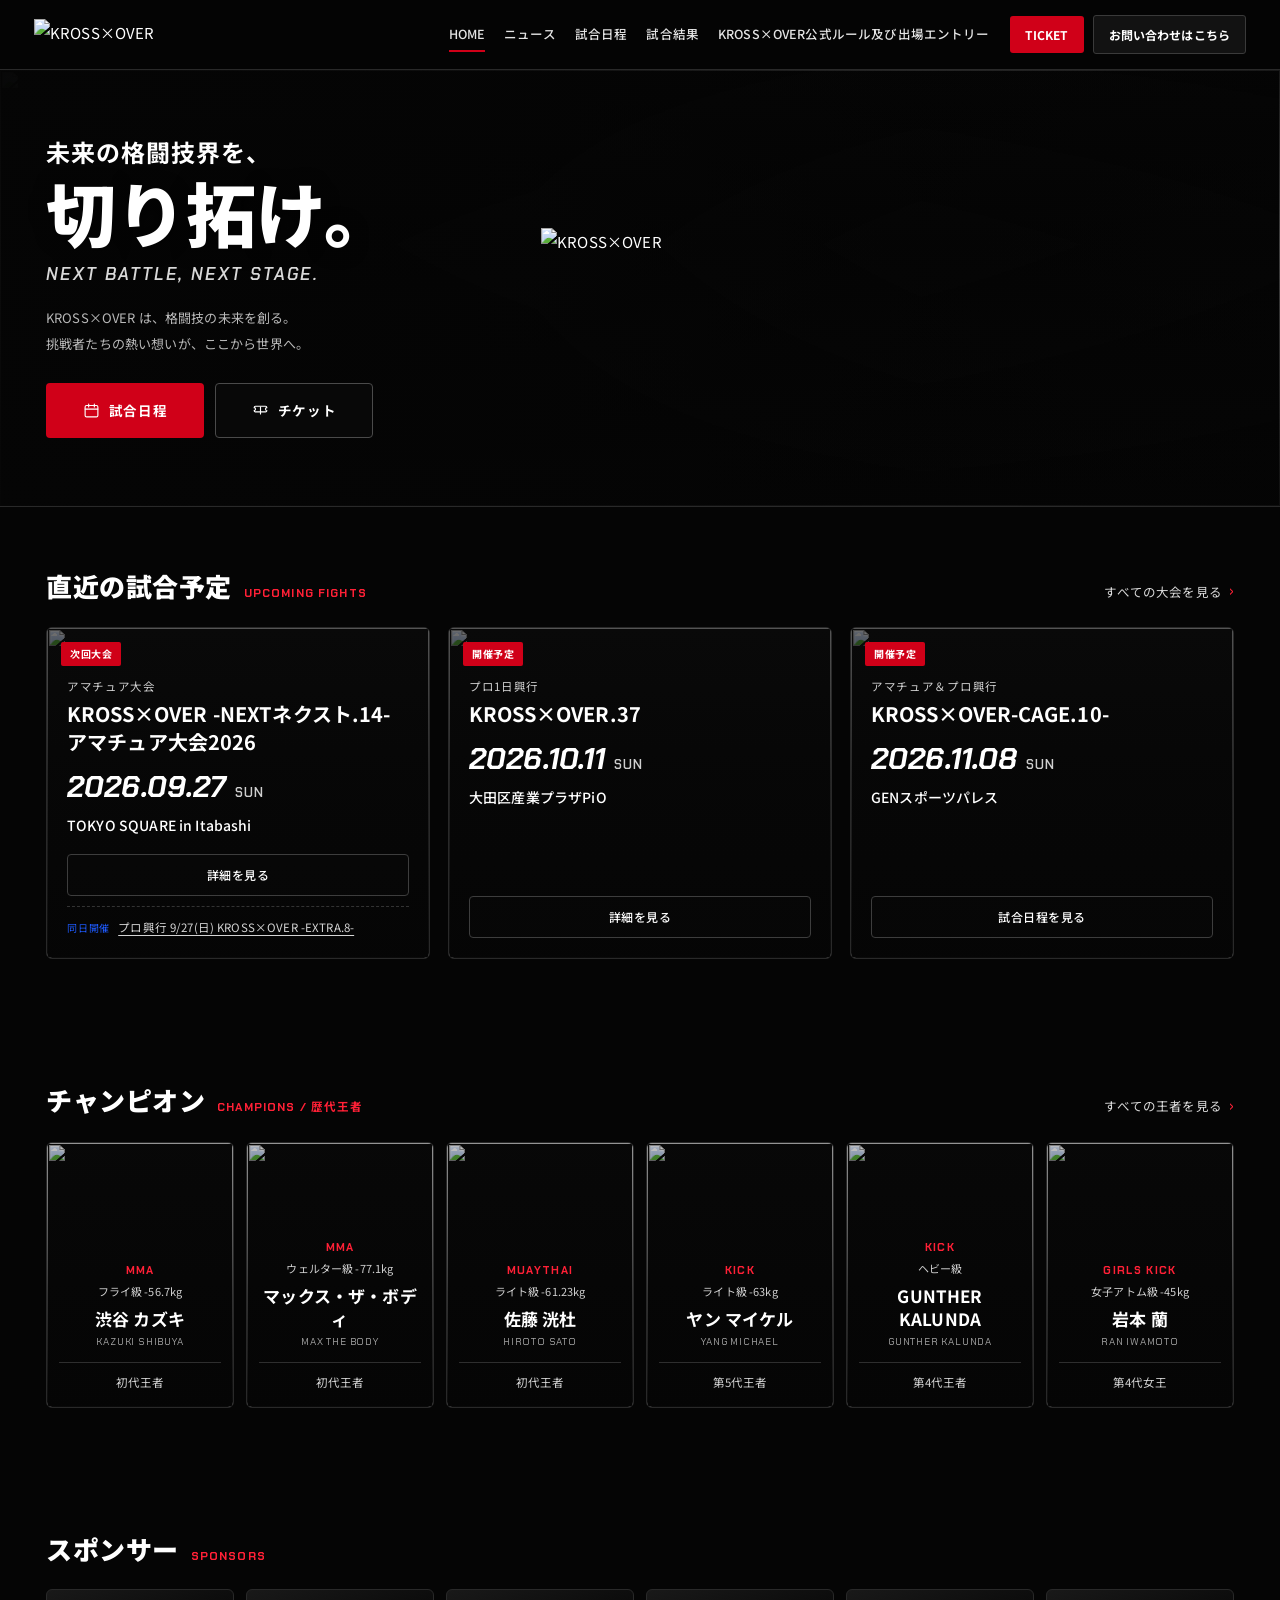
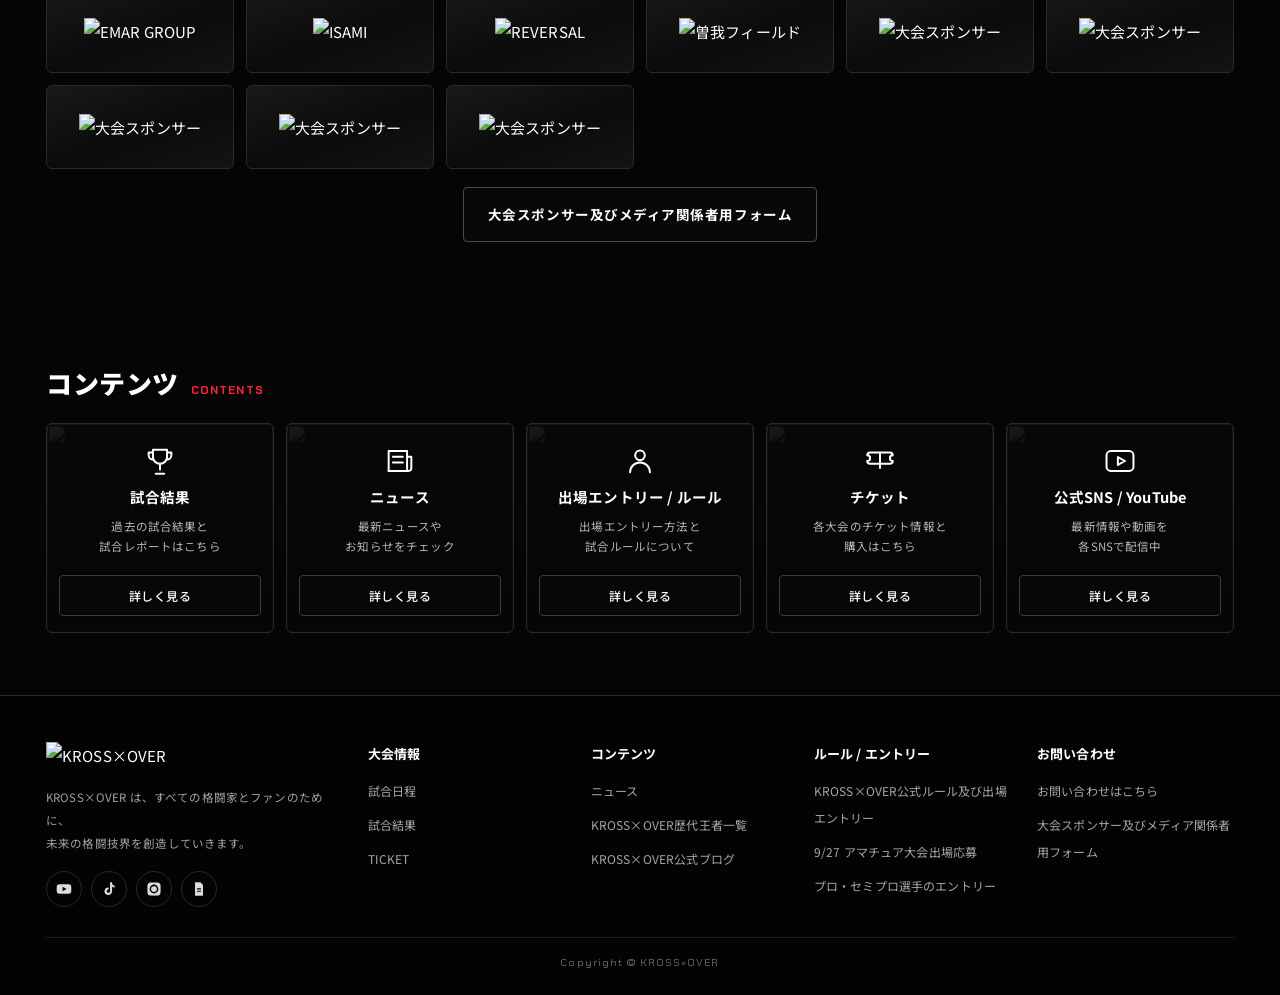
==== index.html @ df830caa "Add files via upload" ====
<!DOCTYPE html>
<html lang="ja">
<head>
<meta charset="UTF-8">
<meta name="viewport" content="width=device-width, initial-scale=1">
<title>KROSS×OVER | プロ格闘技団体 KROSS×OVER公式ホームページ</title>
<meta name="description" content="プロ格闘技団体 KROSS×OVER公式ホームページ">
<link rel="canonical" href="https://krossover.jp/">
<meta property="og:type" content="website">
<meta property="og:site_name" content="KROSS×OVER">
<meta property="og:title" content="KROSS×OVER | プロ格闘技団体 KROSS×OVER公式ホームページ">
<meta property="og:description" content="プロ格闘技団体 KROSS×OVER公式ホームページ">
<meta property="og:url" content="https://krossover.jp/">
<meta property="og:image" content="https://krossover.jp/images/1.jpg">
<meta name="twitter:card" content="summary_large_image">
<link rel="preconnect" href="https://fonts.googleapis.com">
<link rel="preconnect" href="https://fonts.gstatic.com" crossorigin>
<link href="https://fonts.googleapis.com/css2?family=Chakra+Petch:ital,wght@0,500;0,600;0,700;1,600;1,700&family=Noto+Sans+JP:wght@400;500;700;900&display=swap" rel="stylesheet">
<link rel="stylesheet" href="style.css">
</head>
<body>
<header class="header">
  <div class="header__inner">
    <a class="brand" href="index.html" aria-label="KROSS×OVER ホーム"><img src="images/1.jpg" alt="KROSS×OVER" width="1200" height="180"></a>
    <nav class="gnav" aria-label="グローバルナビゲーション">
      <ul class="gnav__list"><li><a href="index.html" class="is-current">HOME</a></li><li><a href="news.html">ニュース</a></li><li><a href="schedule.html">試合日程</a></li><li><a href="results.html">試合結果</a></li><li><a href="rules.html">KROSS×OVER公式ルール及び出場エントリー</a></li></ul>
      <div class="gnav__btns"><a class="nav-red" href="https://krossover.official.ec/" target="_blank" rel="noopener">TICKET</a><a class="nav-line" href="contact.html">お問い合わせはこちら</a></div>
    </nav>
    <button class="burger" type="button" aria-expanded="false" aria-controls="drawer" aria-label="メニューを開く">
      <span></span><span></span><span></span>
    </button>
  </div>
</header>
<nav class="drawer" id="drawer" aria-label="モバイルメニュー"><ul><li><a href="index.html">HOME<span>HOME</span></a></li><li><a href="news.html">ニュース<span>NEWS</span></a></li><li><a href="schedule.html">試合日程<span>SCHEDULE</span></a></li><li><a href="results.html">試合結果<span>RESULT</span></a></li><li><a href="rules.html">KROSS×OVER公式ルール及び出場エントリー<span>RULE / ENTRY</span></a></li><li><a href="champions.html">KROSS×OVER歴代王者一覧<span>CHAMPIONS</span></a></li><li><a href="contact.html">お問い合わせはこちら<span>CONTACT</span></a></li><li><a class="is-red" href="https://krossover.official.ec/" target="_blank" rel="noopener">TICKET<span>チケット購入</span></a></li></ul></nav>
<main>
<section class="hero">
  <div class="hero__bg"><img src="images/2.jpg" alt="" width="1920" height="1080" fetchpriority="high"></div>
  <div class="hero__inner">
    <div class="hero__copy">
      <p class="hero__k1">未来の格闘技界を、</p>
      <p class="hero__k2">切り拓け。</p>
      <p class="hero__k3">NEXT BATTLE, NEXT STAGE.</p>
      <p class="hero__lead">KROSS×OVER は、格闘技の未来を創る。<br>挑戦者たちの熱い想いが、ここから世界へ。</p>
      <div class="hero__cta">
        <a class="btn btn--red" href="schedule.html"><svg viewBox="0 0 24 24" aria-hidden="true"><rect x="3" y="5" width="18" height="16" rx="2"/><path d="M8 3v4M16 3v4M3 10h18"/></svg>試合日程</a>
        <a class="btn btn--line" href="https://krossover.official.ec/" target="_blank" rel="noopener"><svg viewBox="0 0 24 24" aria-hidden="true"><path d="M3 8a2 2 0 0 1 2-2h14a2 2 0 0 1 2 2 2 2 0 0 0 0 4 2 2 0 0 1-2 2H5a2 2 0 0 1-2-2 2 2 0 0 0 0-4z"/><path d="M12 7v10"/></svg>チケット</a>
      </div>
    </div>
    <img class="hero__logo" src="images/1.jpg" alt="KROSS×OVER" width="1200" height="180" fetchpriority="high">
  </div>
</section>

<section class="sec">
  <div class="wrap">
    <div class="sec__head rv"><h2 class="sec__ttl">直近の試合予定</h2><span class="sec__en">UPCOMING FIGHTS</span><a class="link-more sec__all" href="schedule.html">すべての大会を見る</a></div>
    <div class="grid-event"><article class="ecard rv" data-delay="0">
          <div class="ecard__bg"><img src="images/3.jpg" alt="" width="1200" height="800" loading="lazy"></div>
          <span class="badge">次回大会</span>
          <p class="ecard__kind">アマチュア大会</p>
          <h3 class="ecard__name">KROSS×OVER -NEXTネクスト.14- アマチュア大会2026</h3>
          <p class="ecard__date">2026.09.27<span>SUN</span></p>
          <p class="ecard__venue">TOKYO SQUARE in Itabashi</p>
          <div class="ecard__foot"><a class="btn btn--sm" href="https://ameblo.jp/krossoverfighting/entry-12967345429.html" target="_blank" rel="noopener">詳細を見る</a><p class="ecard__sub"><i>同日開催</i><a href="https://ameblo.jp/krossoverfighting/entry-12975053878.html" target="_blank" rel="noopener">プロ興行 9/27(日) KROSS×OVER -EXTRA.8-</a></p></div>
        </article><article class="ecard rv" data-delay="90">
          <div class="ecard__bg"><img src="images/4.jpg" alt="" width="1200" height="800" loading="lazy"></div>
          <span class="badge">開催予定</span>
          <p class="ecard__kind">プロ1日興行</p>
          <h3 class="ecard__name">KROSS×OVER.37</h3>
          <p class="ecard__date">2026.10.11<span>SUN</span></p>
          <p class="ecard__venue">大田区産業プラザPiO</p>
          <div class="ecard__foot"><a class="btn btn--sm" href="https://ameblo.jp/krossoverfighting/entry-12973357044.html" target="_blank" rel="noopener">詳細を見る</a></div>
        </article><article class="ecard rv" data-delay="180">
          <div class="ecard__bg"><img src="images/5.jpg" alt="" width="1200" height="800" loading="lazy"></div>
          <span class="badge">開催予定</span>
          <p class="ecard__kind">アマチュア＆プロ興行</p>
          <h3 class="ecard__name">KROSS×OVER-CAGE.10-</h3>
          <p class="ecard__date">2026.11.08<span>SUN</span></p>
          <p class="ecard__venue">GENスポーツパレス</p>
          <div class="ecard__foot"><a class="btn btn--sm" href="schedule.html">試合日程を見る</a></div>
        </article></div>
  </div>
</section>

<section class="sec">
  <div class="wrap">
    <div class="sec__head rv"><h2 class="sec__ttl">チャンピオン</h2><span class="sec__en">CHAMPIONS / 歴代王者</span><a class="link-more sec__all" href="champions.html">すべての王者を見る</a></div>
    <div class="grid-champ"><a class="champ rv" data-delay="0" href="champions.html">
          <div class="champ__bg"><img src="images/6.jpg" alt="" width="800" height="1067" loading="lazy"></div>
          <p class="champ__cat">MMA</p>
          <p class="champ__cls">フライ級 -56.7kg</p>
          <p class="champ__name">渋谷 カズキ</p>
          <p class="champ__en">KAZUKI SHIBUYA</p>
          <p class="champ__gen">初代王者</p>
        </a><a class="champ rv" data-delay="60" href="champions.html">
          <div class="champ__bg"><img src="images/6.jpg" alt="" width="800" height="1067" loading="lazy"></div>
          <p class="champ__cat">MMA</p>
          <p class="champ__cls">ウェルター級 -77.1kg</p>
          <p class="champ__name">マックス・ザ・ボディ</p>
          <p class="champ__en">MAX THE BODY</p>
          <p class="champ__gen">初代王者</p>
        </a><a class="champ rv" data-delay="120" href="champions.html">
          <div class="champ__bg"><img src="images/6.jpg" alt="" width="800" height="1067" loading="lazy"></div>
          <p class="champ__cat">MUAYTHAI</p>
          <p class="champ__cls">ライト級 -61.23kg</p>
          <p class="champ__name">佐藤 洸杜</p>
          <p class="champ__en">HIROTO SATO</p>
          <p class="champ__gen">初代王者</p>
        </a><a class="champ rv" data-delay="180" href="champions.html">
          <div class="champ__bg"><img src="images/6.jpg" alt="" width="800" height="1067" loading="lazy"></div>
          <p class="champ__cat">KICK</p>
          <p class="champ__cls">ライト級 -63kg</p>
          <p class="champ__name">ヤン マイケル</p>
          <p class="champ__en">YANG MICHAEL</p>
          <p class="champ__gen">第5代王者</p>
        </a><a class="champ rv" data-delay="240" href="champions.html">
          <div class="champ__bg"><img src="images/6.jpg" alt="" width="800" height="1067" loading="lazy"></div>
          <p class="champ__cat">KICK</p>
          <p class="champ__cls">ヘビー級</p>
          <p class="champ__name">GUNTHER KALUNDA</p>
          <p class="champ__en">GUNTHER KALUNDA</p>
          <p class="champ__gen">第4代王者</p>
        </a><a class="champ rv" data-delay="300" href="champions.html">
          <div class="champ__bg"><img src="images/6.jpg" alt="" width="800" height="1067" loading="lazy"></div>
          <p class="champ__cat">GIRLS KICK</p>
          <p class="champ__cls">女子アトム級 -45kg</p>
          <p class="champ__name">岩本 蘭</p>
          <p class="champ__en">RAN IWAMOTO</p>
          <p class="champ__gen">第4代女王</p>
        </a></div>
  </div>
</section>

<section class="sec">
  <div class="wrap">
    <div class="sec__head rv"><h2 class="sec__ttl">スポンサー</h2><span class="sec__en">SPONSORS</span></div>
    <div class="grid-sponsor"><a class="plate rv" href="https://www.emar.co.jp/group/group-emar/" target="_blank" rel="noopener"><img src="https://krossover.jp/wp-content/uploads/2023/01/EMARGROUP.png" alt="EMAR GROUP" loading="lazy"></a><a class="plate rv" href="https://isamishop.com/" target="_blank" rel="noopener"><img src="https://krossover.jp/wp-content/uploads/2021/04/isami%E3%83%AD%E3%82%B4.jpg" alt="ISAMI" loading="lazy"></a><a class="plate rv" href="https://www.rvddw.com/" target="_blank" rel="noopener"><img src="https://krossover.jp/wp-content/uploads/2021/04/%E3%83%AA%E3%83%90%E3%83%BC%E3%82%B5%E3%83%AB%E3%83%AD%E3%82%B4.jpg" alt="REVERSAL" loading="lazy"></a><a class="plate rv" href="http://sogafield.jp/" target="_blank" rel="noopener"><img src="https://krossover.jp/wp-content/uploads/2021/04/%E6%9B%BD%E6%88%91%E3%83%95%E3%82%A3%E3%83%BC%E3%83%AB%E3%83%89.jpg" alt="曽我フィールド" loading="lazy"></a><a class="plate rv" href="https://www.emar.co.jp/group/group-emar/" target="_blank" rel="noopener"><img src="https://krossover.jp/wp-content/uploads/2021/05/22-1-1024x542.jpg" alt="大会スポンサー" loading="lazy"></a><a class="plate rv" href="https://miyajima-hanaikada.com/" target="_blank" rel="noopener"><img src="https://krossover.jp/wp-content/uploads/2024/04/3d148615545311d4ff2faaa45edcbee3.png" alt="大会スポンサー" loading="lazy"></a><a class="plate rv" href="https://shinonome-connect.com/" target="_blank" rel="noopener"><img src="https://krossover.jp/wp-content/uploads/2024/08/59f788d509a4d5fd2dd0e85b8774fb14.jpg" alt="大会スポンサー" loading="lazy"></a><a class="plate rv" href="https://www.kukire.co.jp/" target="_blank" rel="noopener"><img src="https://krossover.jp/wp-content/uploads/2024/09/58d6529feef1bd119bb0522d3e820f48-2-1024x678.png" alt="大会スポンサー" loading="lazy"></a><a class="plate rv" href="https://www.tobimasasougoukensetu.com/" target="_blank" rel="noopener"><img src="https://krossover.jp/wp-content/uploads/2025/03/S__12124318-768x1027.jpg" alt="大会スポンサー" loading="lazy"></a></div>
    <p class="sponsor__form rv"><a class="btn btn--line" href="https://krossover.jp/?page_id=263" target="_blank" rel="noopener">大会スポンサー及びメディア関係者用フォーム</a></p>
  </div>
</section>

<section class="sec">
  <div class="wrap">
    <div class="sec__head rv"><h2 class="sec__ttl">コンテンツ</h2><span class="sec__en">CONTENTS</span></div>
    <div class="grid-content"><a class="ccard rv" data-delay="0" href="results.html">
          <div class="ccard__bg"><img src="images/3.jpg" alt="" width="1200" height="800" loading="lazy"></div>
          <svg class="ccard__ico" viewBox="0 0 24 24" aria-hidden="true"><path d="M7 4h10v5a5 5 0 0 1-10 0z"/><path d="M7 6H4v2a3 3 0 0 0 3 3M17 6h3v2a3 3 0 0 1-3 3"/><path d="M12 14v4M9 21h6"/></svg>
          <p class="ccard__ttl">試合結果</p>
          <p class="ccard__txt">過去の試合結果と<br>試合レポートはこちら</p>
          <div class="ccard__foot"><span class="btn btn--sm">詳しく見る</span></div>
        </a><a class="ccard rv" data-delay="60" href="news.html">
          <div class="ccard__bg"><img src="images/4.jpg" alt="" width="1200" height="800" loading="lazy"></div>
          <svg class="ccard__ico" viewBox="0 0 24 24" aria-hidden="true"><path d="M4 5h13v14H4z"/><path d="M17 9h3v8a2 2 0 0 1-2 2H4"/><path d="M7 9h7M7 13h7"/></svg>
          <p class="ccard__ttl">ニュース</p>
          <p class="ccard__txt">最新ニュースや<br>お知らせをチェック</p>
          <div class="ccard__foot"><span class="btn btn--sm">詳しく見る</span></div>
        </a><a class="ccard rv" data-delay="120" href="rules.html">
          <div class="ccard__bg"><img src="images/5.jpg" alt="" width="1200" height="800" loading="lazy"></div>
          <svg class="ccard__ico" viewBox="0 0 24 24" aria-hidden="true"><circle cx="12" cy="8" r="3.4"/><path d="M5 20a7 7 0 0 1 14 0"/></svg>
          <p class="ccard__ttl">出場エントリー / ルール</p>
          <p class="ccard__txt">出場エントリー方法と<br>試合ルールについて</p>
          <div class="ccard__foot"><span class="btn btn--sm">詳しく見る</span></div>
        </a><a class="ccard rv" data-delay="180" href="https://krossover.official.ec/" target="_blank" rel="noopener">
          <div class="ccard__bg"><img src="images/2.jpg" alt="" width="1200" height="800" loading="lazy"></div>
          <svg class="ccard__ico" viewBox="0 0 24 24" aria-hidden="true"><path d="M3 8a2 2 0 0 1 2-2h14a2 2 0 0 1 2 2 2 2 0 0 0 0 4 2 2 0 0 1-2 2H5a2 2 0 0 1-2-2 2 2 0 0 0 0-4z"/><path d="M12 7v10"/></svg>
          <p class="ccard__ttl">チケット</p>
          <p class="ccard__txt">各大会のチケット情報と<br>購入はこちら</p>
          <div class="ccard__foot"><span class="btn btn--sm">詳しく見る</span></div>
        </a><a class="ccard rv" data-delay="240" href="https://www.youtube.com/c/KROSSOVER%E5%85%AC%E5%BC%8F/videos?app=desktop" target="_blank" rel="noopener">
          <div class="ccard__bg"><img src="images/6.jpg" alt="" width="1200" height="800" loading="lazy"></div>
          <svg class="ccard__ico" viewBox="0 0 24 24" aria-hidden="true"><rect x="2.5" y="5" width="19" height="14" rx="3"/><path d="M10.5 9.2l5 2.8-5 2.8z"/></svg>
          <p class="ccard__ttl">公式SNS / YouTube</p>
          <p class="ccard__txt">最新情報や動画を<br>各SNSで配信中</p>
          <div class="ccard__foot"><span class="btn btn--sm">詳しく見る</span></div>
        </a></div>
  </div>
</section>
</main>
<footer class="footer">
  <div class="wrap">
    <div class="footer__grid">
      <div>
        <img class="footer__logo" src="images/1.jpg" alt="KROSS×OVER" width="1200" height="180">
        <p class="footer__about">KROSS×OVER は、すべての格闘家とファンのために、<br>未来の格闘技界を創造していきます。</p>
        <div class="footer__sns"><a href="https://www.youtube.com/c/KROSSOVER%E5%85%AC%E5%BC%8F/videos?app=desktop" target="_blank" rel="noopener" aria-label="KROSS×OVER公式 YouTube"><svg viewBox="0 0 24 24" aria-hidden="true"><path d="M23 12s0-3.4-.4-5c-.2-.9-.9-1.6-1.8-1.8C19.1 4.8 12 4.8 12 4.8s-7.1 0-8.8.4c-.9.2-1.6.9-1.8 1.8C1 8.6 1 12 1 12s0 3.4.4 5c.2.9.9 1.6 1.8 1.8 1.7.4 8.8.4 8.8.4s7.1 0 8.8-.4c.9-.2 1.6-.9 1.8-1.8.4-1.6.4-5 .4-5zM9.8 15.3V8.7l6 3.3-6 3.3z"/></svg></a><a href="https://www.tiktok.com/@krossover0917?_t=8jfpVgwg3Av&_r=1" target="_blank" rel="noopener" aria-label="KROSS×OVER公式 TikTok"><svg viewBox="0 0 24 24" aria-hidden="true"><path d="M16.6 2h-3v13.2a2.5 2.5 0 1 1-2.1-2.5V9.6a5.7 5.7 0 1 0 5.1 5.7V8.8A6.5 6.5 0 0 0 20.4 10V7a3.8 3.8 0 0 1-3.8-3.7V2z"/></svg></a><a href="https://www.instagram.com/krossover_official?igsh=enNmZW5nYXZvcTJq" target="_blank" rel="noopener" aria-label="Instagramでフォロー"><svg viewBox="0 0 24 24" aria-hidden="true"><path d="M12 2.2c3.2 0 3.6 0 4.9.1 1.2.1 1.8.3 2.2.4.6.2 1 .5 1.4.9.4.4.7.8.9 1.4.2.4.4 1 .4 2.2.1 1.3.1 1.7.1 4.9s0 3.6-.1 4.9c-.1 1.2-.3 1.8-.4 2.2-.2.6-.5 1-.9 1.4-.4.4-.8.7-1.4.9-.4.2-1 .4-2.2.4-1.3.1-1.7.1-4.9.1s-3.6 0-4.9-.1c-1.2-.1-1.8-.3-2.2-.4-.6-.2-1-.5-1.4-.9-.4-.4-.7-.8-.9-1.4-.2-.4-.4-1-.4-2.2-.1-1.3-.1-1.7-.1-4.9s0-3.6.1-4.9c.1-1.2.3-1.8.4-2.2.2-.6.5-1 .9-1.4.4-.4.8-.7 1.4-.9.4-.2 1-.4 2.2-.4 1.3-.1 1.7-.1 4.9-.1zm0 3.2A6.6 6.6 0 1 0 18.6 12 6.6 6.6 0 0 0 12 5.4zm0 10.9A4.3 4.3 0 1 1 16.3 12 4.3 4.3 0 0 1 12 16.3zm6.9-11.1a1.5 1.5 0 1 1-1.5-1.5 1.5 1.5 0 0 1 1.5 1.5z"/></svg></a><a href="https://ameblo.jp/krossoverfighting/" target="_blank" rel="noopener" aria-label="KROSS×OVER公式 ブログ"><svg viewBox="0 0 24 24" aria-hidden="true"><path d="M6 2h8l4 4v16H6z"/><path d="M9 11h6v1.7H9zm0 3.5h6v1.7H9z" fill="#050505"/></svg></a></div>
      </div>
      <div class="footer__col"><h3>大会情報</h3><ul><li><a href="schedule.html">試合日程</a></li><li><a href="results.html">試合結果</a></li><li><a href="https://krossover.official.ec/" target="_blank" rel="noopener">TICKET</a></li></ul></div><div class="footer__col"><h3>コンテンツ</h3><ul><li><a href="news.html">ニュース</a></li><li><a href="champions.html">KROSS×OVER歴代王者一覧</a></li><li><a href="https://ameblo.jp/krossoverfighting/" target="_blank" rel="noopener">KROSS×OVER公式ブログ</a></li></ul></div><div class="footer__col"><h3>ルール / エントリー</h3><ul><li><a href="rules.html">KROSS×OVER公式ルール及び出場エントリー</a></li><li><a href="https://krossover.jp/?page_id=276" target="_blank" rel="noopener">9/27 アマチュア大会出場応募</a></li><li><a href="https://krossover.jp/?page_id=276" target="_blank" rel="noopener">プロ・セミプロ選手のエントリー</a></li></ul></div><div class="footer__col"><h3>お問い合わせ</h3><ul><li><a href="contact.html">お問い合わせはこちら</a></li><li><a href="https://krossover.jp/?page_id=263" target="_blank" rel="noopener">大会スポンサー及びメディア関係者用フォーム</a></li></ul></div>
    </div>
    <p class="footer__bottom">Copyright © KROSS×OVER</p>
  </div>
</footer>
<script src="script.js"></script>
</body>
</html>
---- style.css ----
@charset "utf-8";

/* =========================================================
   KROSS×OVER OFFICIAL SITE — RENEWAL (mock-aligned build)
   ========================================================= */

:root{
  --bg:#050505;
  --surface:#0D0D0D;
  --surface-2:#131313;
  --line:#292929;
  --line-soft:#1b1b1b;
  --text:#FFFFFF;
  --sub:#A7A7A7;
  --red:#D00018;
  --red-hi:#FF2036;
  --blue:#1E5BFF;

  --f-display:"Chakra Petch","Noto Sans JP",sans-serif;
  --f-body:"Noto Sans JP","Hiragino Kaku Gothic ProN",sans-serif;

  --header-h:58px;
  --wrap:1240px;
  --r:6px;
}

*,*::before,*::after{box-sizing:border-box;}
html{scroll-behavior:smooth;-webkit-text-size-adjust:100%;}
body{
  margin:0;background:var(--bg);color:var(--text);
  font-family:var(--f-body);font-size:14px;line-height:1.8;letter-spacing:.01em;
  overflow-x:hidden;-webkit-font-smoothing:antialiased;
}
img{max-width:100%;height:auto;display:block;}
a{color:inherit;text-decoration:none;}
ul,ol{margin:0;padding:0;list-style:none;}
h1,h2,h3,h4,p,figure{margin:0;}
:focus-visible{outline:2px solid var(--red-hi);outline-offset:3px;}

.wrap{width:100%;max-width:var(--wrap);margin:0 auto;padding:0 18px;}

/* =========================================================
   HEADER
   ========================================================= */
.header{
  position:fixed;inset:0 0 auto 0;z-index:100;height:var(--header-h);
  background:rgba(5,5,5,.9);backdrop-filter:saturate(140%) blur(10px);
  border-bottom:1px solid var(--line);
}
.header__inner{
  height:100%;max-width:var(--wrap);margin:0 auto;padding:0 14px;
  display:flex;align-items:center;justify-content:space-between;gap:14px;
}
.brand img{height:26px;width:auto;mix-blend-mode:screen;}

.gnav{display:none;margin-left:auto;}
.gnav__list{display:flex;align-items:center;gap:19px;}
.gnav__list a{
  position:relative;display:block;padding:20px 0;
  font-size:12.5px;font-weight:500;color:#e4e4e4;white-space:nowrap;transition:color .25s;
}
.gnav__list a::after{
  content:"";position:absolute;left:0;right:100%;bottom:14px;height:2px;background:var(--red);transition:right .3s;
}
.gnav__list a:hover{color:#fff;}
.gnav__list a:hover::after,.gnav__list a.is-current::after{right:0;}
.gnav__btns{display:flex;align-items:center;gap:9px;margin-left:20px;}
.gnav__btns a{padding:8px 15px;font-size:12px;font-weight:700;border-radius:3px;white-space:nowrap;}
.nav-red{background:var(--red);color:#fff;}
.nav-red:hover{background:var(--red-hi);}
.nav-line{border:1px solid #3a3a3a;background:#121212;}
.nav-line:hover{border-color:var(--red);}

.burger{
  width:42px;height:42px;border:1px solid var(--line);background:var(--surface);border-radius:4px;
  display:flex;flex-direction:column;justify-content:center;align-items:center;gap:5px;cursor:pointer;padding:0;
}
.burger span{display:block;width:18px;height:1.5px;background:#fff;transition:transform .3s,opacity .2s;}
.burger[aria-expanded="true"] span:nth-child(1){transform:translateY(6.5px) rotate(45deg);}
.burger[aria-expanded="true"] span:nth-child(2){opacity:0;}
.burger[aria-expanded="true"] span:nth-child(3){transform:translateY(-6.5px) rotate(-45deg);}

.drawer{
  position:fixed;inset:var(--header-h) 0 0 0;z-index:99;background:rgba(5,5,5,.985);
  padding:22px 18px 60px;overflow-y:auto;
  opacity:0;visibility:hidden;transform:translateY(-10px);
  transition:opacity .26s,transform .26s,visibility .26s;
}
.drawer.is-open{opacity:1;visibility:visible;transform:none;}
.drawer li+li{border-top:1px solid var(--line-soft);}
.drawer a{display:flex;align-items:center;justify-content:space-between;gap:12px;padding:15px 4px;font-size:14px;font-weight:500;}
.drawer a span{font-family:var(--f-display);font-size:10px;letter-spacing:.12em;color:var(--sub);flex:none;white-space:nowrap;}
.drawer a{min-width:0;}
.drawer .is-red{margin-top:20px;background:var(--red);justify-content:center;font-weight:700;border-radius:3px;border:0;}
.drawer .is-red span{color:rgba(255,255,255,.75);}

/* =========================================================
   BUTTONS
   ========================================================= */
.btn{
  display:inline-flex;align-items:center;justify-content:center;gap:9px;
  padding:14px 24px;border-radius:4px;border:1px solid transparent;
  font-size:13.5px;font-weight:700;letter-spacing:.04em;
  transition:background .25s,border-color .25s,color .25s;
}
.btn svg{width:17px;height:17px;flex:none;stroke:currentColor;fill:none;stroke-width:1.6;stroke-linecap:round;stroke-linejoin:round;}
.btn--red{background:var(--red);color:#fff;}
.btn--red:hover{background:var(--red-hi);}
.btn--line{border-color:#4a4a4a;background:rgba(10,10,10,.6);color:#fff;}
.btn--line:hover{border-color:var(--red);background:#151515;}
.btn--sm{padding:9px 16px;font-size:12px;font-weight:500;border:1px solid #3d3d3d;background:rgba(8,8,8,.55);}
.btn--sm:hover{border-color:var(--red);}

.link-more{display:inline-flex;align-items:center;gap:7px;font-size:12.5px;color:#dcdcdc;transition:color .25s;}
.link-more::after{content:"\203A";font-family:var(--f-display);font-size:15px;color:var(--red-hi);}
.link-more:hover{color:#fff;}

/* =========================================================
   HERO
   ========================================================= */
.hero{
  position:relative;margin-top:var(--header-h);overflow:hidden;
  border-bottom:1px solid var(--line);isolation:isolate;
}
.hero__bg{position:absolute;inset:0;z-index:-1;}
.hero__bg img{width:100%;height:100%;object-fit:cover;opacity:.7;}
.hero__bg::after{
  content:"";position:absolute;inset:0;
  background:
    linear-gradient(90deg,rgba(5,5,5,.94) 0%,rgba(5,5,5,.72) 42%,rgba(5,5,5,.2) 72%,rgba(5,5,5,.5) 100%),
    linear-gradient(180deg,rgba(5,5,5,.7),rgba(5,5,5,.1) 40%,rgba(5,5,5,.85));
}
.hero__inner{
  position:relative;max-width:var(--wrap);margin:0 auto;padding:40px 18px 46px;
  display:flex;flex-direction:column;align-items:center;text-align:center;gap:24px;
}
.hero__logo{width:100%;max-width:560px;mix-blend-mode:screen;}
.hero__copy{max-width:560px;}
.hero__k1{font-size:19px;font-weight:700;letter-spacing:.04em;}
.hero__k2{font-size:46px;font-weight:900;line-height:1.05;margin:2px 0 10px;text-shadow:0 2px 18px rgba(0,0,0,.7);}
.hero__k3{font-family:var(--f-display);font-style:italic;font-weight:600;font-size:15px;letter-spacing:.14em;color:#d9d9d9;}
.hero__lead{margin-top:16px;font-size:12.5px;line-height:2;color:#b9b9b9;}
.hero__cta{display:flex;flex-wrap:wrap;gap:11px;justify-content:center;margin-top:22px;}
.hero__cta .btn{min-width:158px;}

/* =========================================================
   SECTION HEAD
   ========================================================= */
.sec{padding:44px 0;}
.sec__head{display:flex;align-items:baseline;flex-wrap:wrap;gap:6px 12px;margin-bottom:18px;}
.sec__ttl{font-size:21px;font-weight:900;letter-spacing:.02em;line-height:1.3;}
.sec__en{font-family:var(--f-display);font-weight:700;font-size:11.5px;letter-spacing:.1em;color:var(--red-hi);}
.sec__all{margin-left:auto;}

/* =========================================================
   EVENT CARDS
   ========================================================= */
.grid-event{display:grid;gap:14px;}
.ecard{
  position:relative;isolation:isolate;overflow:hidden;min-width:0;
  border:1px solid var(--line);border-radius:var(--r);background:var(--surface);
  padding:44px 18px 18px;min-height:296px;display:flex;flex-direction:column;
  transition:border-color .3s,transform .3s,box-shadow .3s;
}
.ecard:hover{border-color:var(--red);transform:translateY(-3px);box-shadow:0 10px 30px rgba(0,0,0,.6);}
.ecard__bg{position:absolute;inset:0;z-index:-1;}
.ecard__bg img{width:100%;height:100%;object-fit:cover;opacity:.85;transition:transform .6s;}
.ecard:hover .ecard__bg img{transform:scale(1.05);}
.ecard__bg::after{
  content:"";position:absolute;inset:0;
  background:linear-gradient(180deg,rgba(5,5,5,.5) 0%,rgba(5,5,5,.8) 45%,rgba(5,5,5,.96) 100%);
}
.badge{
  position:absolute;top:14px;left:14px;z-index:2;background:var(--red);border-radius:2px;
  padding:3px 9px;font-size:10px;font-weight:700;letter-spacing:.06em;
}
.ecard__kind{font-size:11.5px;letter-spacing:.06em;color:#cfcfcf;}
.ecard__name{font-size:19px;font-weight:700;line-height:1.4;margin-top:3px;}
.ecard__date{
  font-family:var(--f-display);font-style:italic;font-weight:700;font-size:27px;
  line-height:1.1;margin-top:14px;display:flex;align-items:baseline;gap:8px;
}
.ecard__date span{font-size:13px;font-style:normal;font-weight:600;letter-spacing:.08em;color:#cfcfcf;}
.ecard__venue{font-size:14px;font-weight:500;margin-top:10px;}
.ecard__note{font-size:11.5px;color:var(--sub);margin-top:2px;}
.ecard__foot{margin-top:auto;padding-top:16px;}
.ecard__foot .btn--sm{width:100%;}
.ecard__sub{margin-top:10px;padding-top:10px;border-top:1px dashed #333;font-size:11.5px;color:#d5d5d5;display:flex;gap:8px;}
.ecard__sub i{font-style:normal;color:var(--blue);font-family:var(--f-display);font-size:10px;letter-spacing:.08em;flex:none;padding-top:3px;}
.ecard__sub a{text-decoration:underline;text-underline-offset:3px;}
.ecard__sub a:hover{color:var(--red-hi);}

/* =========================================================
   CHAMPIONS
   ========================================================= */
.grid-champ{display:grid;grid-template-columns:repeat(2,minmax(0,1fr));gap:10px;}
.champ{
  position:relative;isolation:isolate;overflow:hidden;min-width:0;
  border:1px solid var(--line);border-radius:var(--r);background:#080808;
  min-height:250px;padding:14px 12px;display:flex;flex-direction:column;justify-content:flex-end;text-align:center;
  transition:border-color .3s,transform .3s;
}
.champ:hover{border-color:var(--red);transform:translateY(-3px);}
.champ__bg{position:absolute;inset:0;z-index:-1;}
.champ__bg img{width:100%;height:100%;object-fit:cover;object-position:center 22%;opacity:.9;}
.champ__bg::after{
  content:"";position:absolute;inset:0;
  background:linear-gradient(180deg,rgba(5,5,5,.15) 0%,rgba(5,5,5,.72) 58%,rgba(5,5,5,.97) 100%);
}
.champ__cat{font-family:var(--f-display);font-weight:700;font-size:11px;letter-spacing:.12em;color:var(--red-hi);}
.champ__cls{font-size:11px;color:#cfcfcf;margin-top:1px;}
.champ__name{font-size:17px;font-weight:700;line-height:1.35;margin-top:6px;}
.champ__en{font-family:var(--f-display);font-size:10px;letter-spacing:.08em;color:var(--sub);margin-top:2px;}
.champ__gen{margin-top:11px;padding-top:9px;border-top:1px solid #2e2e2e;font-size:11.5px;color:#d2d2d2;}

/* =========================================================
   SPONSOR
   ========================================================= */
.grid-sponsor{display:grid;grid-template-columns:repeat(2,minmax(0,1fr));gap:10px;}
.plate{
  display:flex;align-items:center;justify-content:center;padding:10px;
  height:76px;min-width:0;overflow:hidden;
  border:1px solid var(--line);border-radius:var(--r);
  background:linear-gradient(160deg,#191919 0%,#0b0b0b 55%,#141414 100%);
  transition:border-color .3s,transform .3s;
}
.plate:hover{border-color:var(--red);transform:translateY(-2px);}
.plate img{max-width:100%;max-height:100%;width:auto;height:auto;object-fit:contain;}
.sponsor__form{margin-top:18px;text-align:center;}

/* =========================================================
   CONTENT CARDS
   ========================================================= */
.grid-content{display:grid;grid-template-columns:repeat(2,minmax(0,1fr));gap:10px;}
.grid-content > :last-child:nth-child(odd){grid-column:1 / -1;}
.ccard{
  position:relative;isolation:isolate;overflow:hidden;min-width:0;
  border:1px solid var(--line);border-radius:var(--r);background:var(--surface);
  padding:20px 12px 16px;min-height:186px;text-align:center;
  display:flex;flex-direction:column;align-items:center;gap:6px;
  transition:border-color .3s,transform .3s;
}
.ccard:hover{border-color:var(--red);transform:translateY(-3px);}
.ccard__bg{position:absolute;inset:0;z-index:-1;}
.ccard__bg img{width:100%;height:100%;object-fit:cover;opacity:.28;}
.ccard__bg::after{content:"";position:absolute;inset:0;background:linear-gradient(180deg,rgba(5,5,5,.72),rgba(5,5,5,.92));}
.ccard__ico{width:34px;height:34px;stroke:#fff;fill:none;stroke-width:1.4;stroke-linecap:round;stroke-linejoin:round;}
.ccard__ttl{font-size:14.5px;font-weight:700;}
.ccard__txt{font-size:11.5px;line-height:1.75;color:#b6b6b6;}
.ccard__foot{margin-top:auto;padding-top:12px;width:100%;}
.ccard__foot .btn--sm{width:100%;}

/* =========================================================
   LOWER PAGES
   ========================================================= */
.page-head{
  margin-top:var(--header-h);padding:34px 0 26px;border-bottom:1px solid var(--line);
  background:linear-gradient(180deg,#0c0c0c,#050505);
}
.crumb{font-family:var(--f-display);font-size:10.5px;letter-spacing:.12em;color:var(--sub);margin-bottom:10px;}
.crumb a:hover{color:#fff;}
.page-head .sec__ttl{font-size:25px;}
.page-head .sec__en{display:block;margin-top:6px;}

.rows{border-top:1px solid var(--line);}
.row{display:flex;flex-direction:column;gap:3px;padding:15px 4px;border-bottom:1px solid var(--line);transition:background .25s;}
a.row:hover{background:#0e0e0e;}
.row__date{font-family:var(--f-display);font-size:12px;font-weight:600;letter-spacing:.08em;color:var(--red-hi);}
.row__title{font-size:14px;font-weight:500;line-height:1.65;}
.row__meta{font-size:12px;color:var(--sub);}
.row__ext{font-family:var(--f-display);font-size:10.5px;letter-spacing:.08em;color:var(--sub);}

.note{
  border:1px solid var(--line);border-left:2px solid var(--red);border-radius:var(--r);
  background:var(--surface);padding:15px;font-size:12.5px;color:#c9c9c9;line-height:1.9;
}
.note+.note{margin-top:11px;}
.note b{color:#fff;}
.note a{color:#fff;text-decoration:underline;text-underline-offset:3px;}

.block{border:1px solid var(--line);border-radius:var(--r);background:var(--surface);padding:18px 15px;}
.block+.block{margin-top:13px;}
.block__title{font-size:14.5px;font-weight:700;letter-spacing:.04em;padding-bottom:11px;margin-bottom:12px;border-bottom:1px solid var(--line);}
.block__title small{display:block;font-size:11px;font-weight:400;color:var(--sub);margin-top:3px;}
.list-line li{display:flex;flex-wrap:wrap;gap:9px;padding:10px 0;border-bottom:1px dashed var(--line);font-size:13.5px;}
.list-line li:last-child{border-bottom:0;}
.list-line li::before{content:"";width:5px;height:5px;background:var(--red);flex:none;margin-top:9px;transform:rotate(45deg);}
.list-line a{transition:color .25s;}
.list-line a:hover{color:var(--red-hi);}
.list-line .champ-cls{width:100%;font-family:var(--f-display);font-size:11px;letter-spacing:.06em;color:var(--red-hi);}

.lineage{display:grid;gap:12px;}
.lineage__item{border:1px solid var(--line);border-radius:var(--r);background:var(--surface);padding:15px;}
.lineage__cls{font-size:13px;font-weight:700;padding-bottom:9px;border-bottom:1px solid var(--line);}
.lineage__cls i{font-style:normal;font-family:var(--f-display);font-size:11px;letter-spacing:.1em;color:var(--red-hi);margin-right:8px;}
.lineage__list li{display:flex;gap:11px;padding:8px 0;font-size:13.5px;border-bottom:1px dashed var(--line-soft);}
.lineage__list li:last-child{border-bottom:0;}
.lineage__list b{font-family:var(--f-display);font-size:11.5px;font-weight:600;color:var(--sub);flex:none;width:42px;padding-top:2px;}
.lineage__list li.is-now b{color:var(--red-hi);}
.lineage__list span{word-break:break-word;}

.cta-band{
  margin-top:28px;border:1px solid var(--line);border-radius:var(--r);
  background:linear-gradient(140deg,#151515,#080808);padding:24px 16px;text-align:center;
}
.cta-band p{font-size:12.5px;color:var(--sub);margin-bottom:14px;}
.cta-band .btn{width:100%;max-width:330px;}
.cta-band .btn+.btn{margin-top:10px;}

/* =========================================================
   FOOTER
   ========================================================= */
.footer{border-top:1px solid var(--line);background:#030303;padding:36px 0 0;}
.footer__grid{display:grid;gap:26px;}
.footer__logo{height:28px;width:auto;mix-blend-mode:screen;}
.footer__about{margin-top:16px;font-size:11.5px;line-height:2;color:#a2a2a2;}
.footer__sns{display:flex;gap:9px;margin-top:16px;}
.footer__sns a{width:36px;height:36px;border:1px solid var(--line);border-radius:50%;display:grid;place-items:center;transition:border-color .25s,background .25s;}
.footer__sns svg{width:16px;height:16px;fill:#dcdcdc;}
.footer__sns a:hover{border-color:var(--red);background:#120608;}
.footer__col h3{font-size:13px;font-weight:700;margin-bottom:10px;}
.footer__col li{margin-bottom:7px;}
.footer__col{min-width:0;}
.footer__col a{font-size:12px;color:#a6a6a6;transition:color .25s;word-break:break-word;}
.footer__col a:hover{color:#fff;}
.footer__bottom{
  margin-top:30px;border-top:1px solid var(--line-soft);padding:16px 0 22px;
  font-family:var(--f-display);font-size:10.5px;letter-spacing:.1em;color:#6b6b6b;text-align:center;
}

/* =========================================================
   REVEAL
   ========================================================= */
.rv{opacity:0;transform:translateY(14px);}
.rv.is-in{opacity:1;transform:none;transition:opacity .65s ease,transform .65s cubic-bezier(.16,.84,.44,1);}

/* ---------- 小型スマートフォン ---------- */
@media (max-width:374px){
  .wrap{padding:0 14px;}
  .hero__k2{font-size:40px;}
  .hero__cta{flex-direction:column;align-items:stretch;}
  .hero__cta .btn{width:100%;min-width:0;}
  .champ__name{font-size:15.5px;}
  .ecard__date{font-size:24px;}
  .sec__ttl{font-size:19px;}
}

/* =========================================================
   TABLET
   ========================================================= */
@media (min-width:768px){
  body{font-size:14.5px;}
  .wrap{padding:0 26px;}
  .sec{padding:56px 0;}
  .sec__ttl{font-size:24px;}
  .hero__inner{padding:56px 26px 60px;}
  .hero__k2{font-size:60px;}
  .hero__logo{max-width:640px;}
  .grid-event{grid-template-columns:repeat(2,minmax(0,1fr));gap:16px;}
  .grid-champ{grid-template-columns:repeat(3,minmax(0,1fr));gap:12px;}
  .grid-sponsor{grid-template-columns:repeat(3,minmax(0,1fr));gap:12px;}
  .plate{height:88px;}
  .grid-content{grid-template-columns:repeat(3,minmax(0,1fr));gap:12px;}
  .grid-content > :last-child:nth-child(odd){grid-column:auto;}
  .row{flex-direction:row;align-items:baseline;gap:18px;padding:17px 6px;}
  .row__date{flex:none;width:104px;}
  .row__title{flex:1;}
  .lineage{grid-template-columns:repeat(2,minmax(0,1fr));}
  .block{padding:22px 20px;}
  .page-head{padding:46px 0 36px;}
  .page-head .sec__ttl{font-size:30px;}
  .cta-band{padding:30px 24px;}
  .cta-band .btn{width:auto;}
  .cta-band .btn+.btn{margin-top:0;margin-left:10px;}
  .footer__grid{grid-template-columns:repeat(2,minmax(0,1fr));gap:30px;}
  .list-line .champ-cls{width:190px;flex:none;padding-top:2px;}
}

/* =========================================================
   PC
   ========================================================= */
@media (min-width:1200px){
  :root{--header-h:70px;}
  body{font-size:15px;}
  .brand img{height:32px;}
  .gnav{display:flex;align-items:center;}
  .burger,.drawer{display:none;}

  .sec{padding:62px 0;}
  .sec__head{margin-bottom:22px;}
  .sec__ttl{font-size:26px;}

  .hero__inner{
    flex-direction:row;align-items:center;justify-content:space-between;
    text-align:left;gap:20px;padding:60px 26px 68px;min-height:430px;
  }
  .hero__copy{flex:0 0 40%;max-width:none;}
  .hero__logo{flex:1;max-width:none;width:58%;margin-right:-4%;}
  .hero__k1{font-size:24px;}
  .hero__k2{font-size:70px;}
  .hero__k3{font-size:17px;}
  .hero__lead{font-size:13px;}
  .hero__cta{justify-content:flex-start;margin-top:26px;}

  .grid-event{grid-template-columns:repeat(3,minmax(0,1fr));gap:18px;}
  .ecard{min-height:322px;padding:48px 20px 20px;}
  .ecard__name{font-size:20px;}
  .ecard__date{font-size:30px;}
  .grid-champ{grid-template-columns:repeat(6,minmax(0,1fr));gap:12px;}
  .champ{min-height:266px;}
  .grid-sponsor{grid-template-columns:repeat(6,minmax(0,1fr));gap:12px;}
  .plate{height:84px;}
  .grid-content{grid-template-columns:repeat(5,minmax(0,1fr));gap:12px;}
  .lineage{grid-template-columns:repeat(3,minmax(0,1fr));}
  .page-head .sec__ttl{font-size:34px;}
  .footer{padding-top:46px;}
  .footer__grid{grid-template-columns:minmax(0,1.5fr) repeat(4,minmax(0,1fr));gap:26px;}
}

@media (min-width:1360px){
  .gnav__list{gap:22px;}
  .gnav__list a{font-size:13px;}
}

/* =========================================================
   REDUCED MOTION
   ========================================================= */
@media (prefers-reduced-motion:reduce){
  html{scroll-behavior:auto;}
  *,*::before,*::after{animation-duration:.001ms !important;transition-duration:.001ms !important;}
  .rv{opacity:1;transform:none;}
}
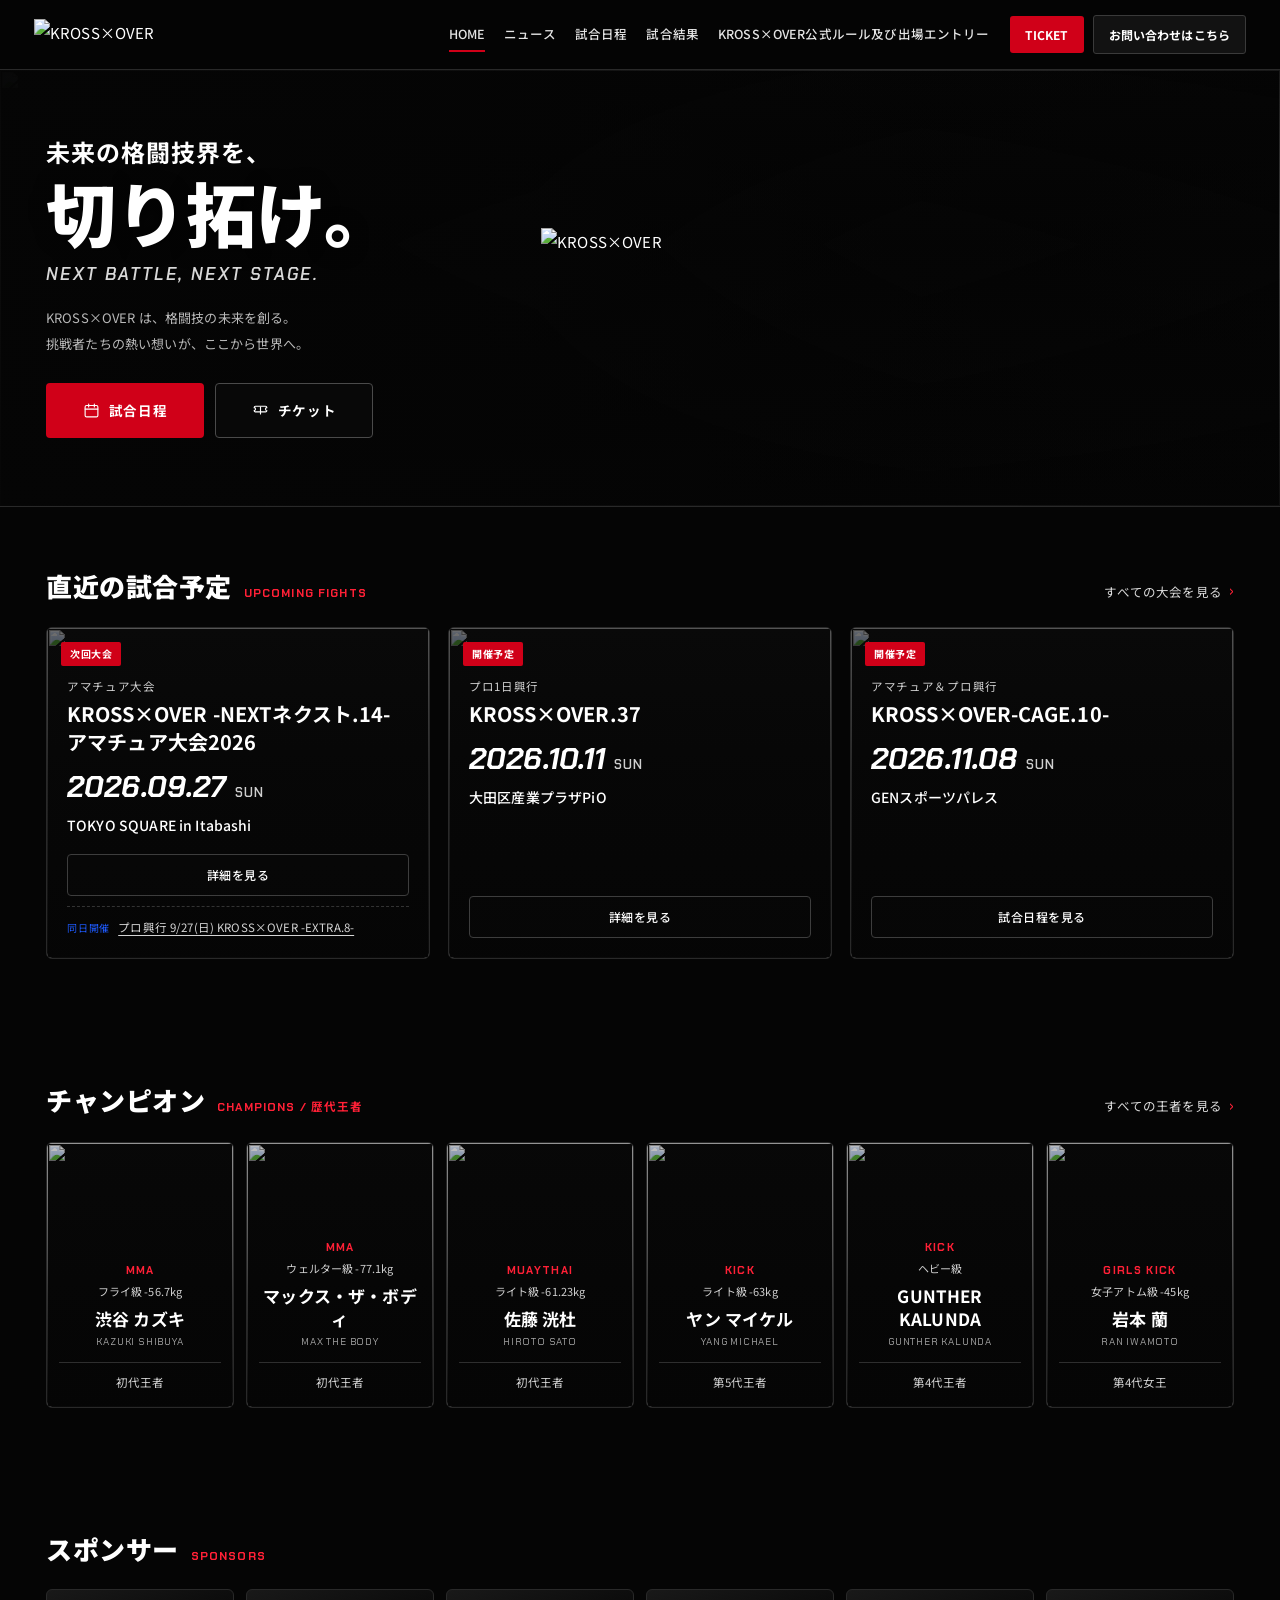
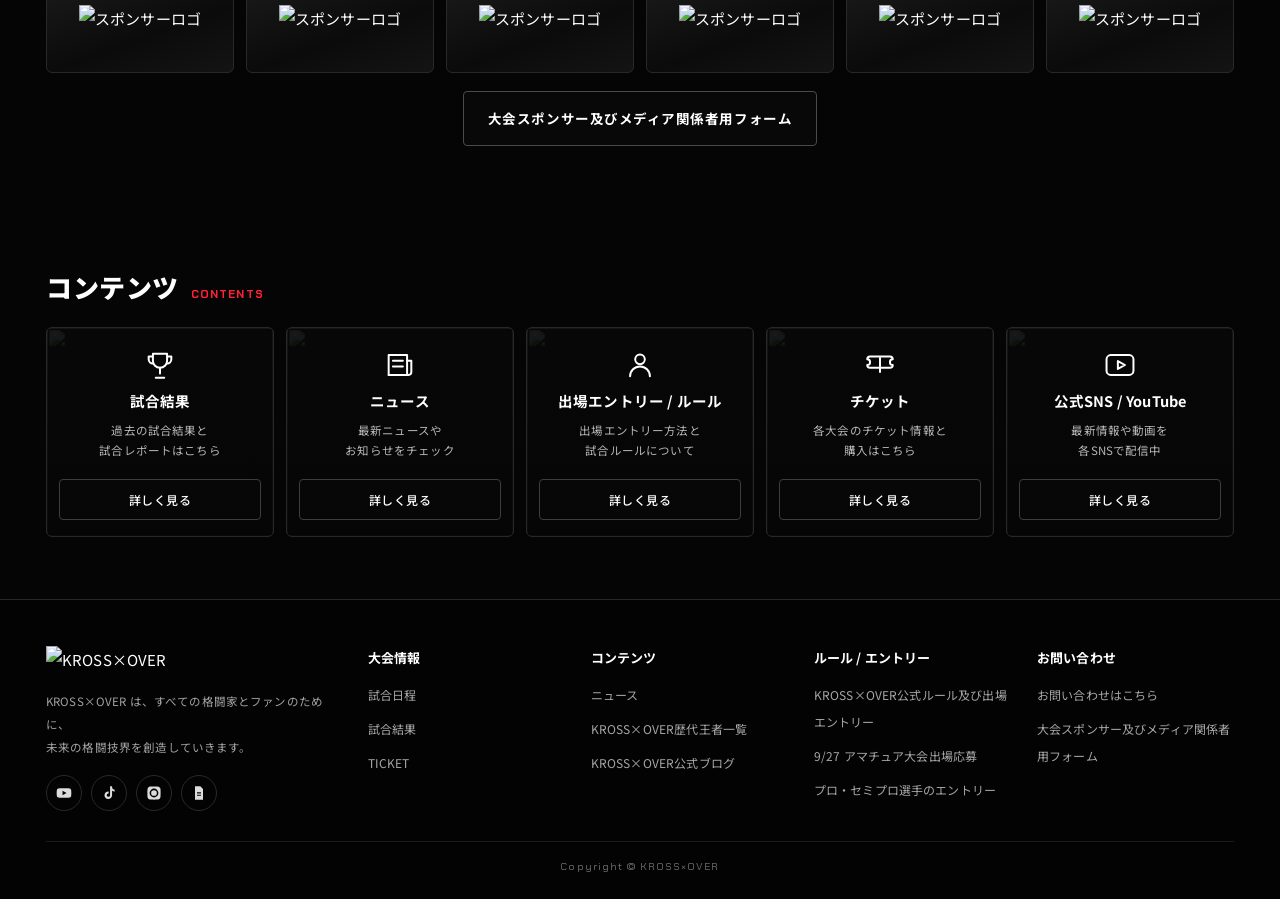
==== commit 00f0dade: "Add files via upload" ====
--- a/index.html
+++ b/index.html
@@ -133,7 +133,7 @@
 <section class="sec">
   <div class="wrap">
     <div class="sec__head rv"><h2 class="sec__ttl">スポンサー</h2><span class="sec__en">SPONSORS</span></div>
-    <div class="grid-sponsor"><a class="plate rv" href="https://www.emar.co.jp/group/group-emar/" target="_blank" rel="noopener"><img src="https://krossover.jp/wp-content/uploads/2023/01/EMARGROUP.png" alt="EMAR GROUP" loading="lazy"></a><a class="plate rv" href="https://isamishop.com/" target="_blank" rel="noopener"><img src="https://krossover.jp/wp-content/uploads/2021/04/isami%E3%83%AD%E3%82%B4.jpg" alt="ISAMI" loading="lazy"></a><a class="plate rv" href="https://www.rvddw.com/" target="_blank" rel="noopener"><img src="https://krossover.jp/wp-content/uploads/2021/04/%E3%83%AA%E3%83%90%E3%83%BC%E3%82%B5%E3%83%AB%E3%83%AD%E3%82%B4.jpg" alt="REVERSAL" loading="lazy"></a><a class="plate rv" href="http://sogafield.jp/" target="_blank" rel="noopener"><img src="https://krossover.jp/wp-content/uploads/2021/04/%E6%9B%BD%E6%88%91%E3%83%95%E3%82%A3%E3%83%BC%E3%83%AB%E3%83%89.jpg" alt="曽我フィールド" loading="lazy"></a><a class="plate rv" href="https://www.emar.co.jp/group/group-emar/" target="_blank" rel="noopener"><img src="https://krossover.jp/wp-content/uploads/2021/05/22-1-1024x542.jpg" alt="大会スポンサー" loading="lazy"></a><a class="plate rv" href="https://miyajima-hanaikada.com/" target="_blank" rel="noopener"><img src="https://krossover.jp/wp-content/uploads/2024/04/3d148615545311d4ff2faaa45edcbee3.png" alt="大会スポンサー" loading="lazy"></a><a class="plate rv" href="https://shinonome-connect.com/" target="_blank" rel="noopener"><img src="https://krossover.jp/wp-content/uploads/2024/08/59f788d509a4d5fd2dd0e85b8774fb14.jpg" alt="大会スポンサー" loading="lazy"></a><a class="plate rv" href="https://www.kukire.co.jp/" target="_blank" rel="noopener"><img src="https://krossover.jp/wp-content/uploads/2024/09/58d6529feef1bd119bb0522d3e820f48-2-1024x678.png" alt="大会スポンサー" loading="lazy"></a><a class="plate rv" href="https://www.tobimasasougoukensetu.com/" target="_blank" rel="noopener"><img src="https://krossover.jp/wp-content/uploads/2025/03/S__12124318-768x1027.jpg" alt="大会スポンサー" loading="lazy"></a></div>
+    <div class="grid-sponsor"><div class="plate rv"><img src="images/7.jpg" alt="スポンサーロゴ" width="1200" height="525" loading="lazy"></div><div class="plate rv"><img src="images/8.jpg" alt="スポンサーロゴ" width="1200" height="525" loading="lazy"></div><div class="plate rv"><img src="images/9.jpg" alt="スポンサーロゴ" width="1200" height="525" loading="lazy"></div><div class="plate rv"><img src="images/10.jpg" alt="スポンサーロゴ" width="1200" height="525" loading="lazy"></div><div class="plate rv"><img src="images/11.jpg" alt="スポンサーロゴ" width="1200" height="525" loading="lazy"></div><div class="plate rv"><img src="images/12.jpg" alt="スポンサーロゴ" width="1200" height="525" loading="lazy"></div></div>
     <p class="sponsor__form rv"><a class="btn btn--line" href="https://krossover.jp/?page_id=263" target="_blank" rel="noopener">大会スポンサー及びメディア関係者用フォーム</a></p>
   </div>
 </section>
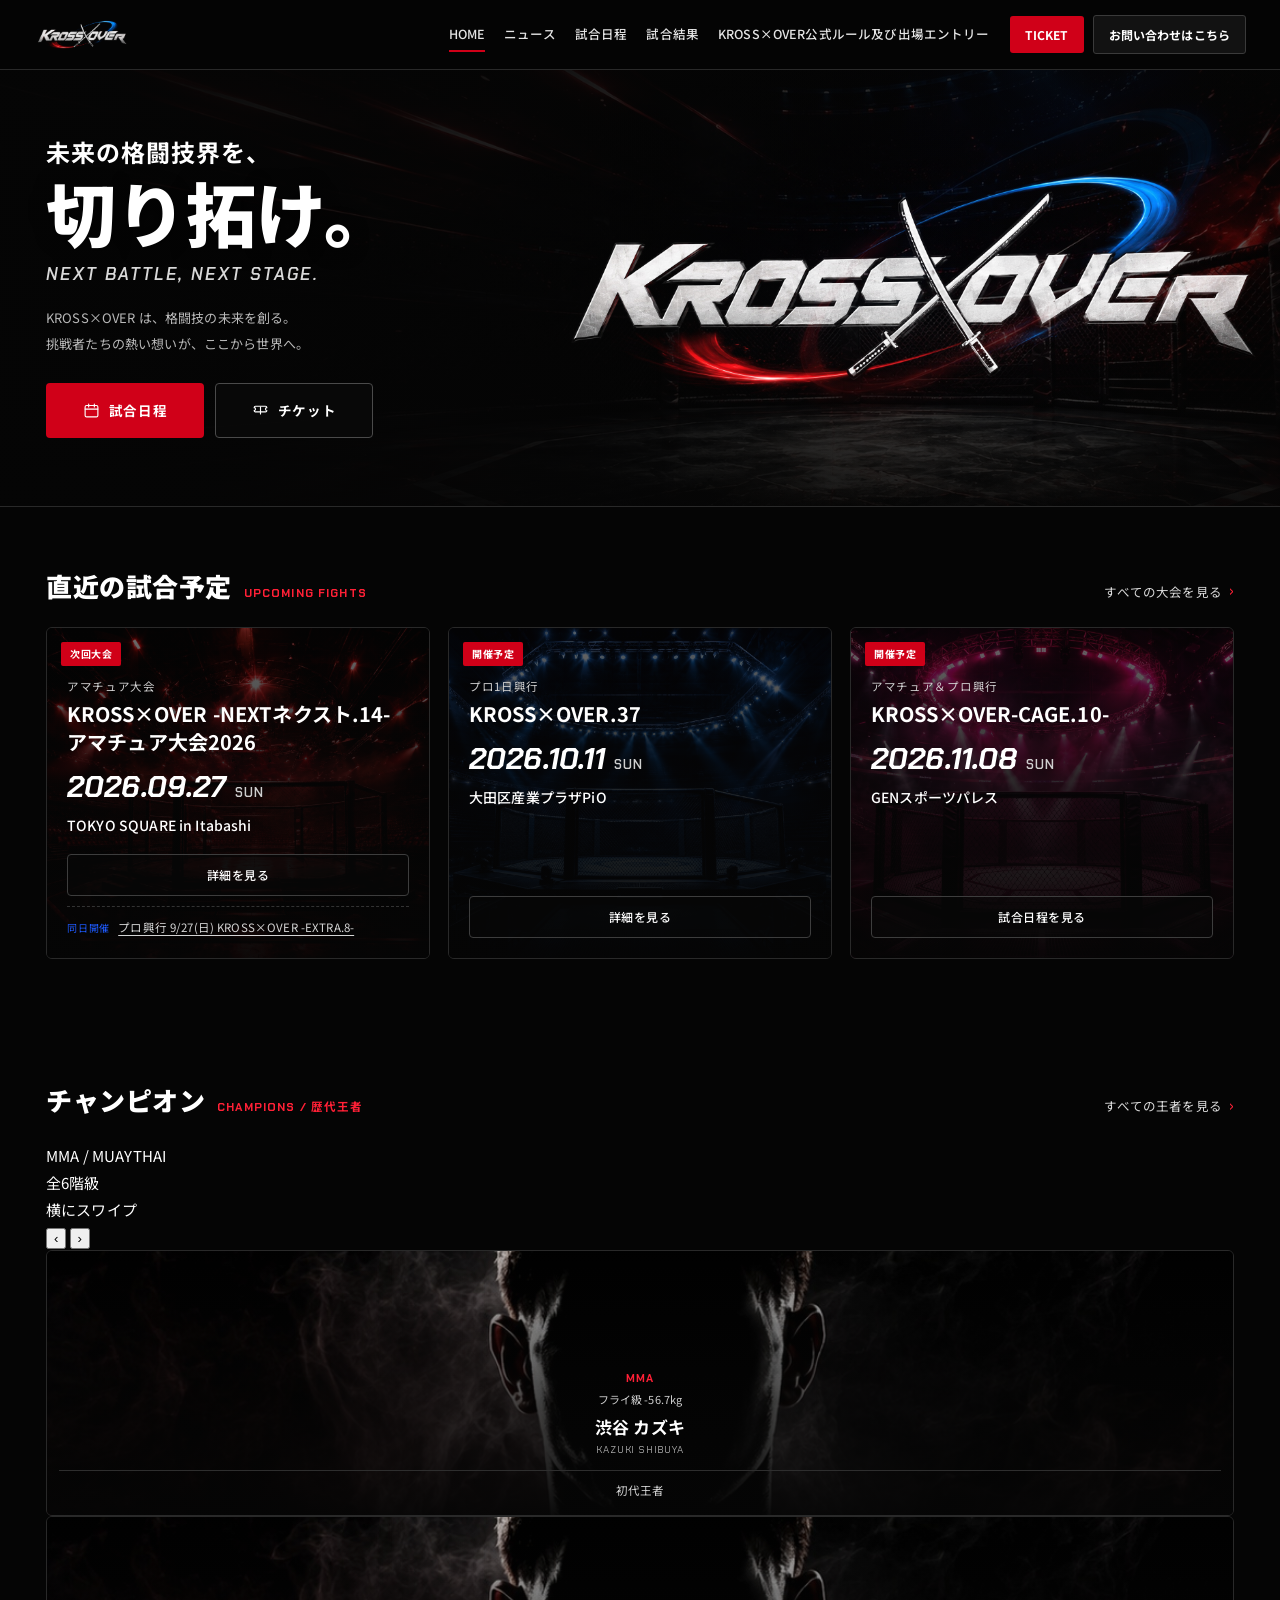
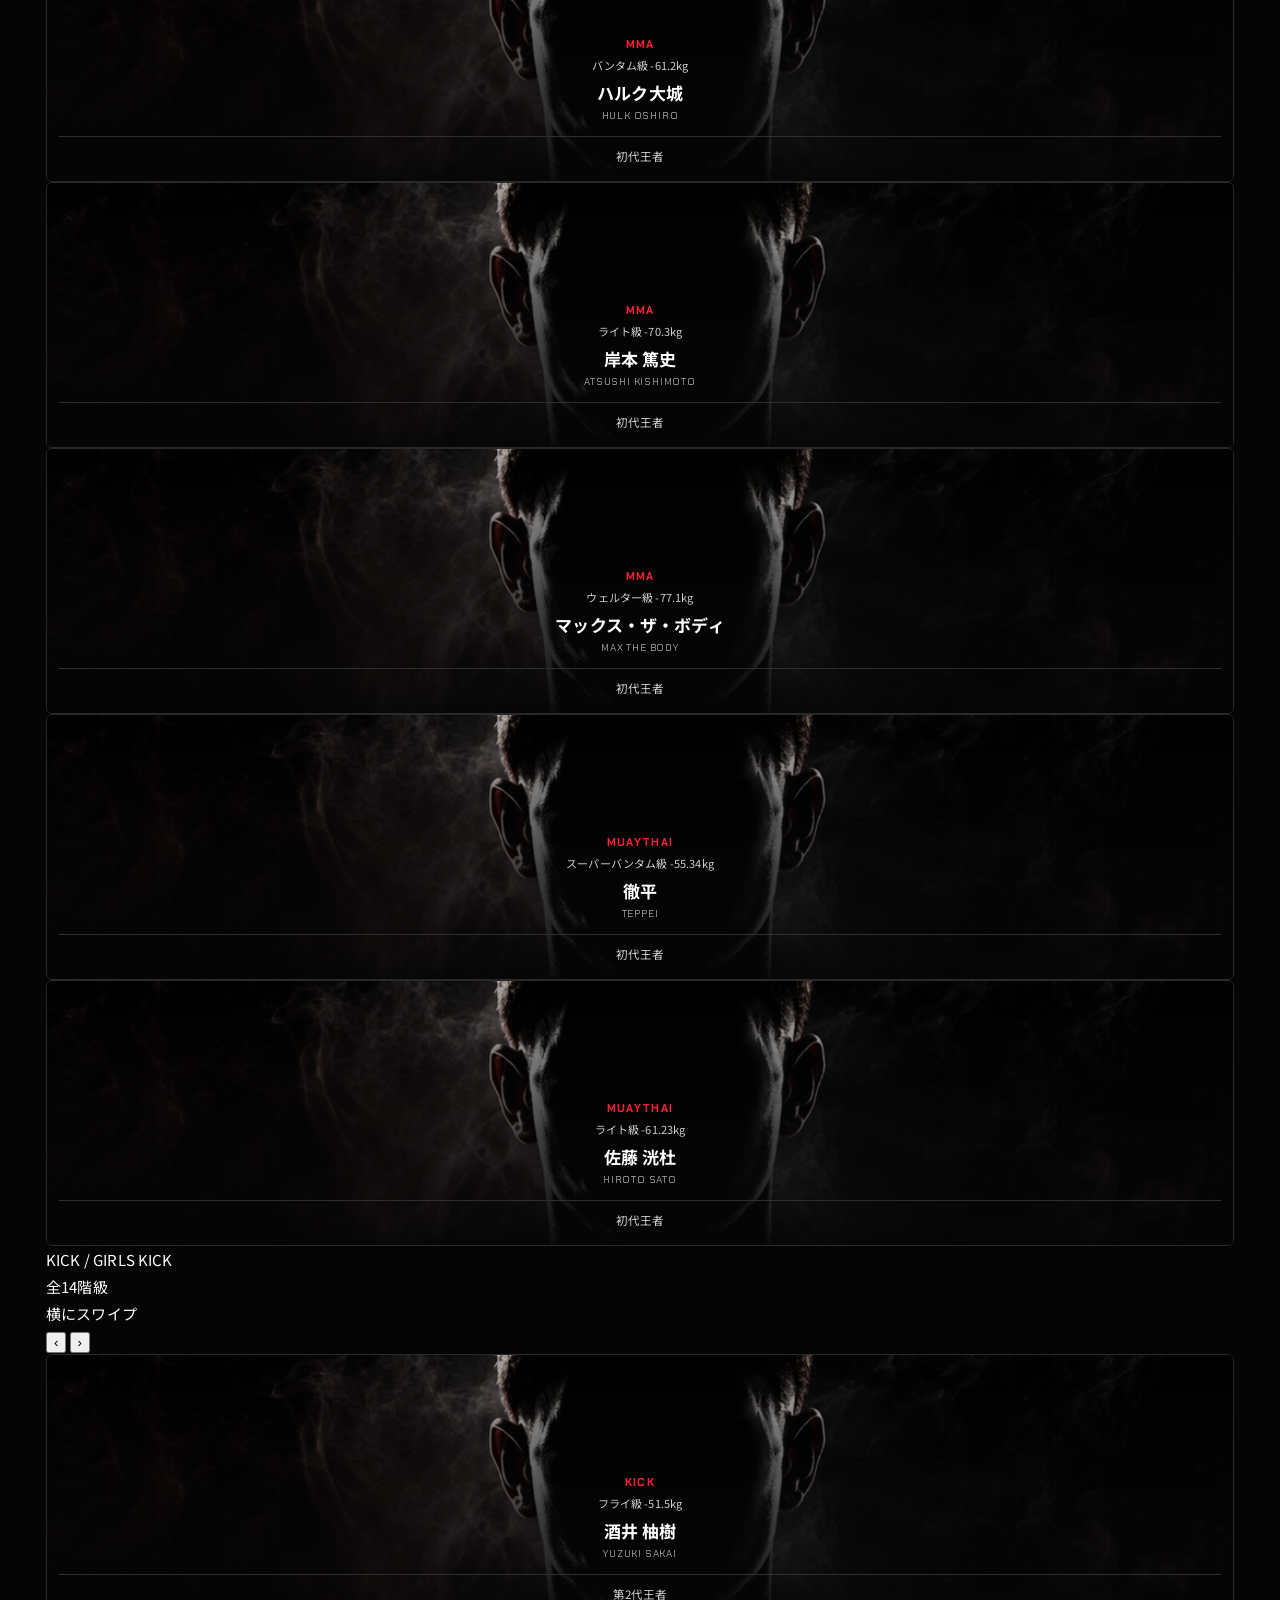
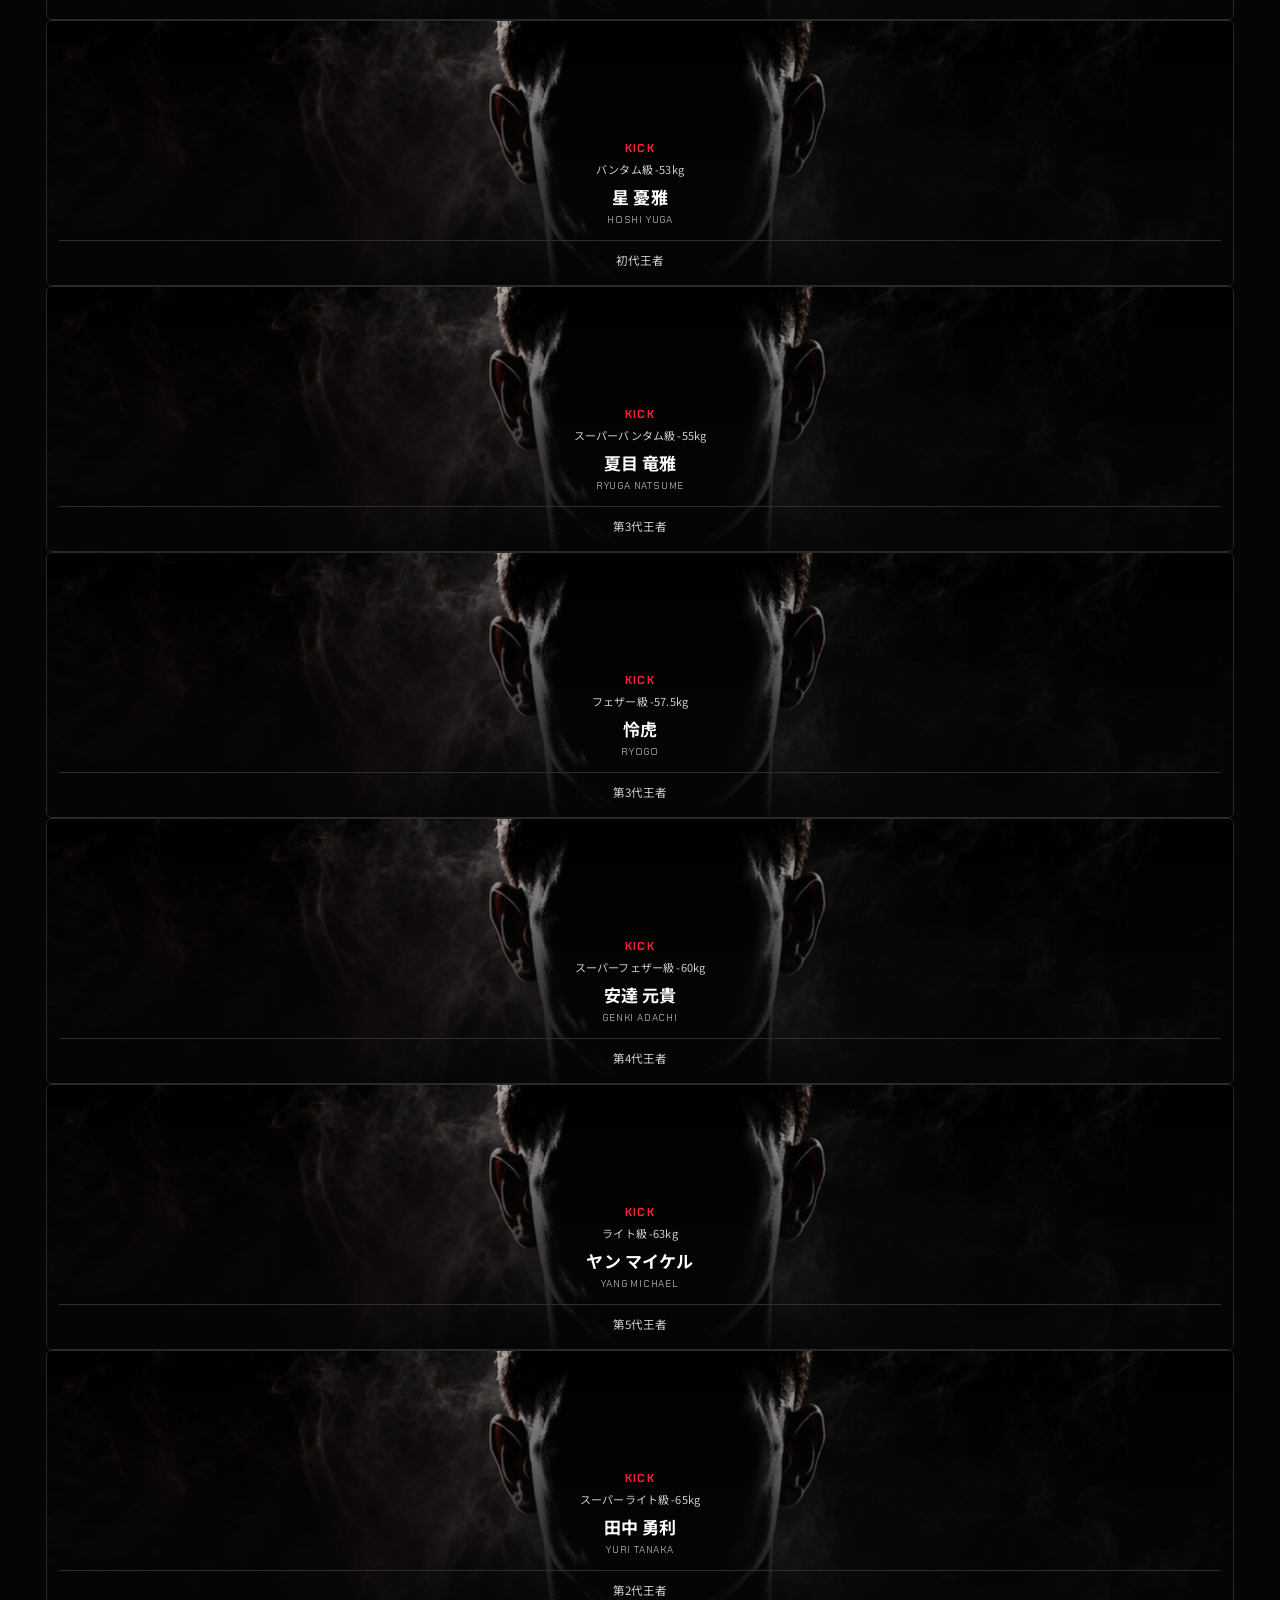
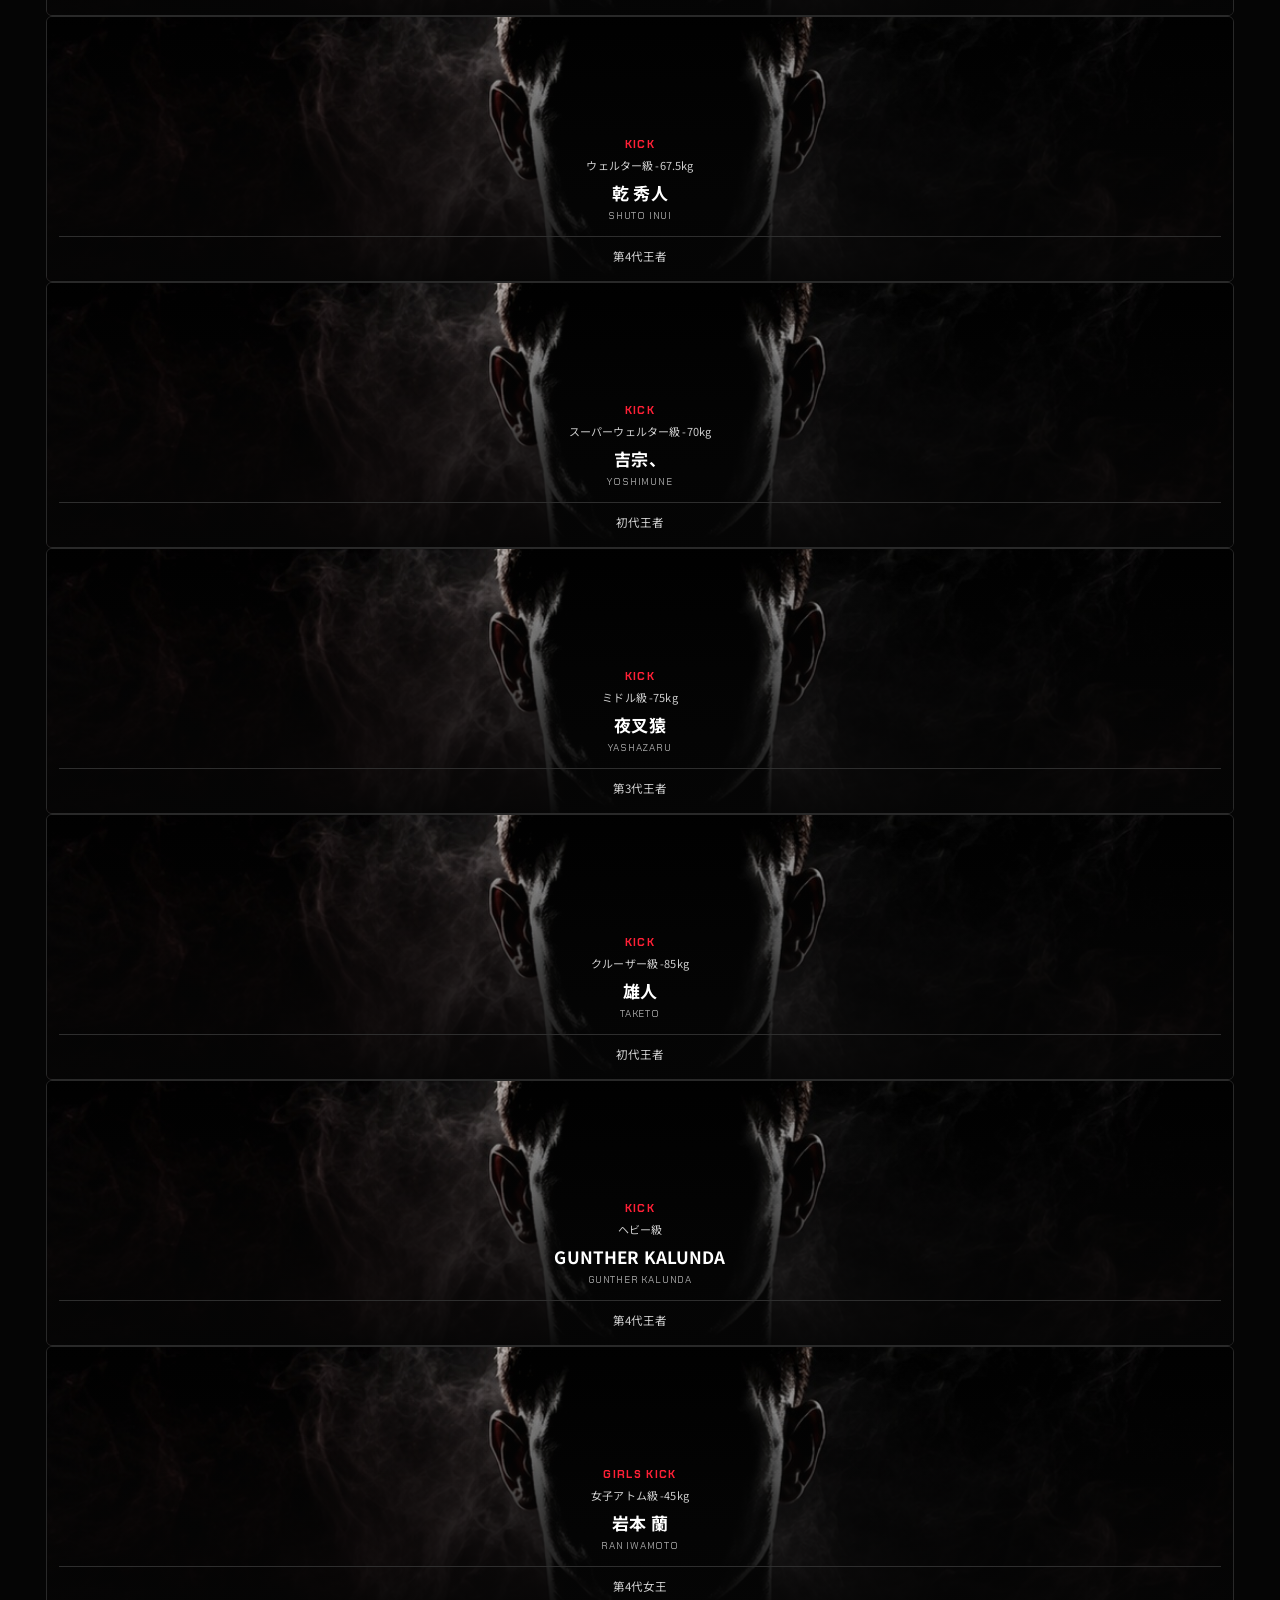
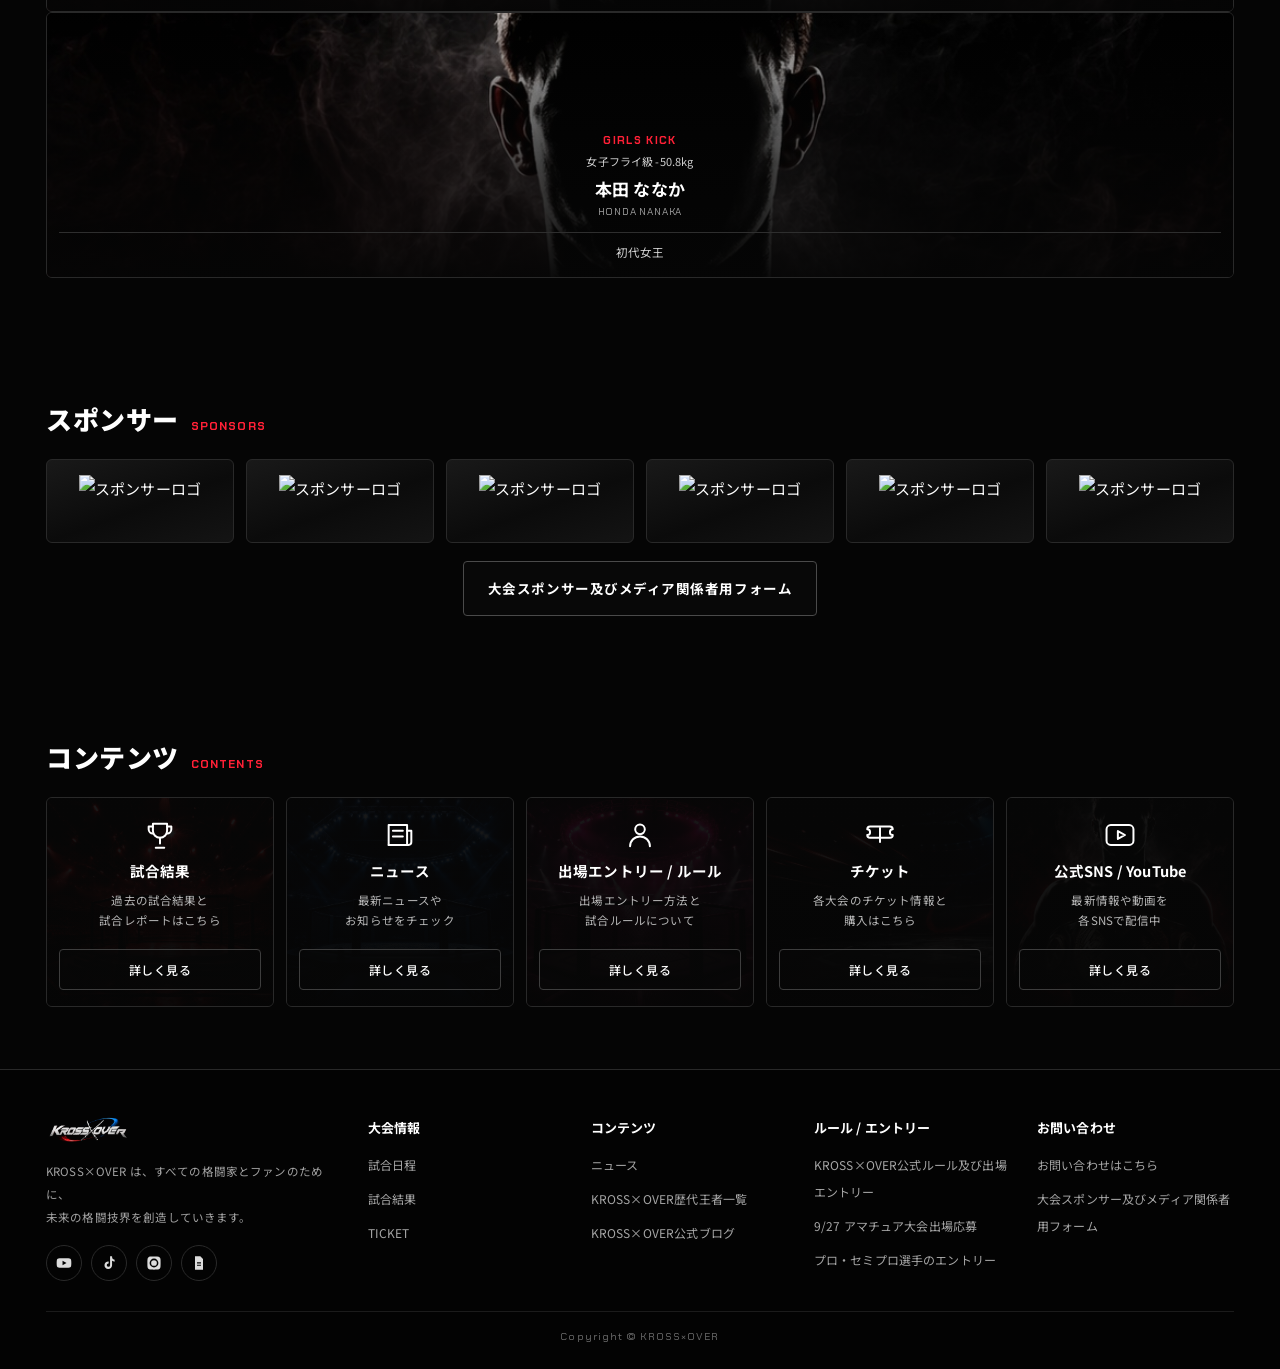
==== commit 41dc9873: "Add files via upload" ====
--- a/index.html
+++ b/index.html
@@ -11,7 +11,7 @@
 <meta property="og:title" content="KROSS×OVER | プロ格闘技団体 KROSS×OVER公式ホームページ">
 <meta property="og:description" content="プロ格闘技団体 KROSS×OVER公式ホームページ">
 <meta property="og:url" content="https://krossover.jp/">
-<meta property="og:image" content="https://krossover.jp/images/1.jpg">
+<meta property="og:image" content="https://krossover.jp/1.jpg">
 <meta name="twitter:card" content="summary_large_image">
 <link rel="preconnect" href="https://fonts.googleapis.com">
 <link rel="preconnect" href="https://fonts.gstatic.com" crossorigin>
@@ -21,7 +21,7 @@
 <body>
 <header class="header">
   <div class="header__inner">
-    <a class="brand" href="index.html" aria-label="KROSS×OVER ホーム"><img src="images/1.jpg" alt="KROSS×OVER" width="1200" height="180"></a>
+    <a class="brand" href="index.html" aria-label="KROSS×OVER ホーム"><img src="1.jpg" alt="KROSS×OVER" width="1200" height="180"></a>
     <nav class="gnav" aria-label="グローバルナビゲーション">
       <ul class="gnav__list"><li><a href="index.html" class="is-current">HOME</a></li><li><a href="news.html">ニュース</a></li><li><a href="schedule.html">試合日程</a></li><li><a href="results.html">試合結果</a></li><li><a href="rules.html">KROSS×OVER公式ルール及び出場エントリー</a></li></ul>
       <div class="gnav__btns"><a class="nav-red" href="https://krossover.official.ec/" target="_blank" rel="noopener">TICKET</a><a class="nav-line" href="contact.html">お問い合わせはこちら</a></div>
@@ -34,7 +34,7 @@
 <nav class="drawer" id="drawer" aria-label="モバイルメニュー"><ul><li><a href="index.html">HOME<span>HOME</span></a></li><li><a href="news.html">ニュース<span>NEWS</span></a></li><li><a href="schedule.html">試合日程<span>SCHEDULE</span></a></li><li><a href="results.html">試合結果<span>RESULT</span></a></li><li><a href="rules.html">KROSS×OVER公式ルール及び出場エントリー<span>RULE / ENTRY</span></a></li><li><a href="champions.html">KROSS×OVER歴代王者一覧<span>CHAMPIONS</span></a></li><li><a href="contact.html">お問い合わせはこちら<span>CONTACT</span></a></li><li><a class="is-red" href="https://krossover.official.ec/" target="_blank" rel="noopener">TICKET<span>チケット購入</span></a></li></ul></nav>
 <main>
 <section class="hero">
-  <div class="hero__bg"><img src="images/2.jpg" alt="" width="1920" height="1080" fetchpriority="high"></div>
+  <div class="hero__bg"><img src="2.jpg" alt="" width="1920" height="1080" fetchpriority="high"></div>
   <div class="hero__inner">
     <div class="hero__copy">
       <p class="hero__k1">未来の格闘技界を、</p>
@@ -46,7 +46,7 @@
         <a class="btn btn--line" href="https://krossover.official.ec/" target="_blank" rel="noopener"><svg viewBox="0 0 24 24" aria-hidden="true"><path d="M3 8a2 2 0 0 1 2-2h14a2 2 0 0 1 2 2 2 2 0 0 0 0 4 2 2 0 0 1-2 2H5a2 2 0 0 1-2-2 2 2 0 0 0 0-4z"/><path d="M12 7v10"/></svg>チケット</a>
       </div>
     </div>
-    <img class="hero__logo" src="images/1.jpg" alt="KROSS×OVER" width="1200" height="180" fetchpriority="high">
+    <img class="hero__logo" src="1.jpg" alt="KROSS×OVER" width="1200" height="180" fetchpriority="high">
   </div>
 </section>
 
@@ -54,7 +54,7 @@
   <div class="wrap">
     <div class="sec__head rv"><h2 class="sec__ttl">直近の試合予定</h2><span class="sec__en">UPCOMING FIGHTS</span><a class="link-more sec__all" href="schedule.html">すべての大会を見る</a></div>
     <div class="grid-event"><article class="ecard rv" data-delay="0">
-          <div class="ecard__bg"><img src="images/3.jpg" alt="" width="1200" height="800" loading="lazy"></div>
+          <div class="ecard__bg"><img src="3.jpg" alt="" width="1200" height="800" loading="lazy"></div>
           <span class="badge">次回大会</span>
           <p class="ecard__kind">アマチュア大会</p>
           <h3 class="ecard__name">KROSS×OVER -NEXTネクスト.14- アマチュア大会2026</h3>
@@ -62,7 +62,7 @@
           <p class="ecard__venue">TOKYO SQUARE in Itabashi</p>
           <div class="ecard__foot"><a class="btn btn--sm" href="https://ameblo.jp/krossoverfighting/entry-12967345429.html" target="_blank" rel="noopener">詳細を見る</a><p class="ecard__sub"><i>同日開催</i><a href="https://ameblo.jp/krossoverfighting/entry-12975053878.html" target="_blank" rel="noopener">プロ興行 9/27(日) KROSS×OVER -EXTRA.8-</a></p></div>
         </article><article class="ecard rv" data-delay="90">
-          <div class="ecard__bg"><img src="images/4.jpg" alt="" width="1200" height="800" loading="lazy"></div>
+          <div class="ecard__bg"><img src="4.jpg" alt="" width="1200" height="800" loading="lazy"></div>
           <span class="badge">開催予定</span>
           <p class="ecard__kind">プロ1日興行</p>
           <h3 class="ecard__name">KROSS×OVER.37</h3>
@@ -70,7 +70,7 @@
           <p class="ecard__venue">大田区産業プラザPiO</p>
           <div class="ecard__foot"><a class="btn btn--sm" href="https://ameblo.jp/krossoverfighting/entry-12973357044.html" target="_blank" rel="noopener">詳細を見る</a></div>
         </article><article class="ecard rv" data-delay="180">
-          <div class="ecard__bg"><img src="images/5.jpg" alt="" width="1200" height="800" loading="lazy"></div>
+          <div class="ecard__bg"><img src="5.jpg" alt="" width="1200" height="800" loading="lazy"></div>
           <span class="badge">開催予定</span>
           <p class="ecard__kind">アマチュア＆プロ興行</p>
           <h3 class="ecard__name">KROSS×OVER-CAGE.10-</h3>
@@ -84,56 +84,176 @@
 <section class="sec">
   <div class="wrap">
     <div class="sec__head rv"><h2 class="sec__ttl">チャンピオン</h2><span class="sec__en">CHAMPIONS / 歴代王者</span><a class="link-more sec__all" href="champions.html">すべての王者を見る</a></div>
-    <div class="grid-champ"><a class="champ rv" data-delay="0" href="champions.html">
-          <div class="champ__bg"><img src="images/6.jpg" alt="" width="800" height="1067" loading="lazy"></div>
+    <div class="champ-row rv">
+          <div class="champ-row__head">
+            <p class="champ-row__label">MMA / MUAYTHAI</p>
+            <p class="champ-row__count">全6階級</p>
+            <p class="champ-row__hint">横にスワイプ</p>
+            <div class="champ-row__nav">
+              <button class="cbtn" type="button" data-scroll="prev" aria-label="MMA / MUAYTHAIの王者を前へ">‹</button>
+              <button class="cbtn" type="button" data-scroll="next" aria-label="MMA / MUAYTHAIの王者を次へ">›</button>
+            </div>
+          </div>
+          <div class="champ-scroll" id="champ-scroll-1" tabindex="0" role="region" aria-label="MMA / MUAYTHAI 王者一覧"><a class="champ" href="champions.html">
+          <div class="champ__bg"><img src="6.jpg" alt="" width="800" height="1067" loading="lazy"></div>
           <p class="champ__cat">MMA</p>
           <p class="champ__cls">フライ級 -56.7kg</p>
           <p class="champ__name">渋谷 カズキ</p>
           <p class="champ__en">KAZUKI SHIBUYA</p>
           <p class="champ__gen">初代王者</p>
-        </a><a class="champ rv" data-delay="60" href="champions.html">
-          <div class="champ__bg"><img src="images/6.jpg" alt="" width="800" height="1067" loading="lazy"></div>
+        </a><a class="champ" href="champions.html">
+          <div class="champ__bg"><img src="6.jpg" alt="" width="800" height="1067" loading="lazy"></div>
+          <p class="champ__cat">MMA</p>
+          <p class="champ__cls">バンタム級 -61.2kg</p>
+          <p class="champ__name">ハルク大城</p>
+          <p class="champ__en">HULK OSHIRO</p>
+          <p class="champ__gen">初代王者</p>
+        </a><a class="champ" href="champions.html">
+          <div class="champ__bg"><img src="6.jpg" alt="" width="800" height="1067" loading="lazy"></div>
+          <p class="champ__cat">MMA</p>
+          <p class="champ__cls">ライト級 -70.3kg</p>
+          <p class="champ__name">岸本 篤史</p>
+          <p class="champ__en">ATSUSHI KISHIMOTO</p>
+          <p class="champ__gen">初代王者</p>
+        </a><a class="champ" href="champions.html">
+          <div class="champ__bg"><img src="6.jpg" alt="" width="800" height="1067" loading="lazy"></div>
           <p class="champ__cat">MMA</p>
           <p class="champ__cls">ウェルター級 -77.1kg</p>
           <p class="champ__name">マックス・ザ・ボディ</p>
           <p class="champ__en">MAX THE BODY</p>
           <p class="champ__gen">初代王者</p>
-        </a><a class="champ rv" data-delay="120" href="champions.html">
-          <div class="champ__bg"><img src="images/6.jpg" alt="" width="800" height="1067" loading="lazy"></div>
+        </a><a class="champ" href="champions.html">
+          <div class="champ__bg"><img src="6.jpg" alt="" width="800" height="1067" loading="lazy"></div>
+          <p class="champ__cat">MUAYTHAI</p>
+          <p class="champ__cls">スーパーバンタム級 -55.34kg</p>
+          <p class="champ__name">徹平</p>
+          <p class="champ__en">TEPPEI</p>
+          <p class="champ__gen">初代王者</p>
+        </a><a class="champ" href="champions.html">
+          <div class="champ__bg"><img src="6.jpg" alt="" width="800" height="1067" loading="lazy"></div>
           <p class="champ__cat">MUAYTHAI</p>
           <p class="champ__cls">ライト級 -61.23kg</p>
           <p class="champ__name">佐藤 洸杜</p>
           <p class="champ__en">HIROTO SATO</p>
           <p class="champ__gen">初代王者</p>
-        </a><a class="champ rv" data-delay="180" href="champions.html">
-          <div class="champ__bg"><img src="images/6.jpg" alt="" width="800" height="1067" loading="lazy"></div>
+        </a></div>
+        </div><div class="champ-row rv">
+          <div class="champ-row__head">
+            <p class="champ-row__label">KICK / GIRLS KICK</p>
+            <p class="champ-row__count">全14階級</p>
+            <p class="champ-row__hint">横にスワイプ</p>
+            <div class="champ-row__nav">
+              <button class="cbtn" type="button" data-scroll="prev" aria-label="KICK / GIRLS KICKの王者を前へ">‹</button>
+              <button class="cbtn" type="button" data-scroll="next" aria-label="KICK / GIRLS KICKの王者を次へ">›</button>
+            </div>
+          </div>
+          <div class="champ-scroll" id="champ-scroll-2" tabindex="0" role="region" aria-label="KICK / GIRLS KICK 王者一覧"><a class="champ" href="champions.html">
+          <div class="champ__bg"><img src="6.jpg" alt="" width="800" height="1067" loading="lazy"></div>
+          <p class="champ__cat">KICK</p>
+          <p class="champ__cls">フライ級 -51.5kg</p>
+          <p class="champ__name">酒井 柚樹</p>
+          <p class="champ__en">YUZUKI SAKAI</p>
+          <p class="champ__gen">第2代王者</p>
+        </a><a class="champ" href="champions.html">
+          <div class="champ__bg"><img src="6.jpg" alt="" width="800" height="1067" loading="lazy"></div>
+          <p class="champ__cat">KICK</p>
+          <p class="champ__cls">バンタム級 -53kg</p>
+          <p class="champ__name">星 憂雅</p>
+          <p class="champ__en">HOSHI YUGA</p>
+          <p class="champ__gen">初代王者</p>
+        </a><a class="champ" href="champions.html">
+          <div class="champ__bg"><img src="6.jpg" alt="" width="800" height="1067" loading="lazy"></div>
+          <p class="champ__cat">KICK</p>
+          <p class="champ__cls">スーパーバンタム級 -55kg</p>
+          <p class="champ__name">夏目 竜雅</p>
+          <p class="champ__en">RYUGA NATSUME</p>
+          <p class="champ__gen">第3代王者</p>
+        </a><a class="champ" href="champions.html">
+          <div class="champ__bg"><img src="6.jpg" alt="" width="800" height="1067" loading="lazy"></div>
+          <p class="champ__cat">KICK</p>
+          <p class="champ__cls">フェザー級 -57.5kg</p>
+          <p class="champ__name">怜虎</p>
+          <p class="champ__en">RYOGO</p>
+          <p class="champ__gen">第3代王者</p>
+        </a><a class="champ" href="champions.html">
+          <div class="champ__bg"><img src="6.jpg" alt="" width="800" height="1067" loading="lazy"></div>
+          <p class="champ__cat">KICK</p>
+          <p class="champ__cls">スーパーフェザー級 -60kg</p>
+          <p class="champ__name">安達 元貴</p>
+          <p class="champ__en">GENKI ADACHI</p>
+          <p class="champ__gen">第4代王者</p>
+        </a><a class="champ" href="champions.html">
+          <div class="champ__bg"><img src="6.jpg" alt="" width="800" height="1067" loading="lazy"></div>
           <p class="champ__cat">KICK</p>
           <p class="champ__cls">ライト級 -63kg</p>
           <p class="champ__name">ヤン マイケル</p>
           <p class="champ__en">YANG MICHAEL</p>
           <p class="champ__gen">第5代王者</p>
-        </a><a class="champ rv" data-delay="240" href="champions.html">
-          <div class="champ__bg"><img src="images/6.jpg" alt="" width="800" height="1067" loading="lazy"></div>
+        </a><a class="champ" href="champions.html">
+          <div class="champ__bg"><img src="6.jpg" alt="" width="800" height="1067" loading="lazy"></div>
+          <p class="champ__cat">KICK</p>
+          <p class="champ__cls">スーパーライト級 -65kg</p>
+          <p class="champ__name">田中 勇利</p>
+          <p class="champ__en">YURI TANAKA</p>
+          <p class="champ__gen">第2代王者</p>
+        </a><a class="champ" href="champions.html">
+          <div class="champ__bg"><img src="6.jpg" alt="" width="800" height="1067" loading="lazy"></div>
+          <p class="champ__cat">KICK</p>
+          <p class="champ__cls">ウェルター級 -67.5kg</p>
+          <p class="champ__name">乾 秀人</p>
+          <p class="champ__en">SHUTO INUI</p>
+          <p class="champ__gen">第4代王者</p>
+        </a><a class="champ" href="champions.html">
+          <div class="champ__bg"><img src="6.jpg" alt="" width="800" height="1067" loading="lazy"></div>
+          <p class="champ__cat">KICK</p>
+          <p class="champ__cls">スーパーウェルター級 -70kg</p>
+          <p class="champ__name">吉宗、</p>
+          <p class="champ__en">YOSHIMUNE</p>
+          <p class="champ__gen">初代王者</p>
+        </a><a class="champ" href="champions.html">
+          <div class="champ__bg"><img src="6.jpg" alt="" width="800" height="1067" loading="lazy"></div>
+          <p class="champ__cat">KICK</p>
+          <p class="champ__cls">ミドル級 -75kg</p>
+          <p class="champ__name">夜叉猿</p>
+          <p class="champ__en">YASHAZARU</p>
+          <p class="champ__gen">第3代王者</p>
+        </a><a class="champ" href="champions.html">
+          <div class="champ__bg"><img src="6.jpg" alt="" width="800" height="1067" loading="lazy"></div>
+          <p class="champ__cat">KICK</p>
+          <p class="champ__cls">クルーザー級 -85kg</p>
+          <p class="champ__name">雄人</p>
+          <p class="champ__en">TAKETO</p>
+          <p class="champ__gen">初代王者</p>
+        </a><a class="champ" href="champions.html">
+          <div class="champ__bg"><img src="6.jpg" alt="" width="800" height="1067" loading="lazy"></div>
           <p class="champ__cat">KICK</p>
           <p class="champ__cls">ヘビー級</p>
           <p class="champ__name">GUNTHER KALUNDA</p>
           <p class="champ__en">GUNTHER KALUNDA</p>
           <p class="champ__gen">第4代王者</p>
-        </a><a class="champ rv" data-delay="300" href="champions.html">
-          <div class="champ__bg"><img src="images/6.jpg" alt="" width="800" height="1067" loading="lazy"></div>
+        </a><a class="champ" href="champions.html">
+          <div class="champ__bg"><img src="6.jpg" alt="" width="800" height="1067" loading="lazy"></div>
           <p class="champ__cat">GIRLS KICK</p>
           <p class="champ__cls">女子アトム級 -45kg</p>
           <p class="champ__name">岩本 蘭</p>
           <p class="champ__en">RAN IWAMOTO</p>
           <p class="champ__gen">第4代女王</p>
+        </a><a class="champ" href="champions.html">
+          <div class="champ__bg"><img src="6.jpg" alt="" width="800" height="1067" loading="lazy"></div>
+          <p class="champ__cat">GIRLS KICK</p>
+          <p class="champ__cls">女子フライ級 -50.8kg</p>
+          <p class="champ__name">本田 ななか</p>
+          <p class="champ__en">HONDA NANAKA</p>
+          <p class="champ__gen">初代女王</p>
         </a></div>
+        </div>
   </div>
 </section>
 
 <section class="sec">
   <div class="wrap">
     <div class="sec__head rv"><h2 class="sec__ttl">スポンサー</h2><span class="sec__en">SPONSORS</span></div>
-    <div class="grid-sponsor"><div class="plate rv"><img src="images/7.jpg" alt="スポンサーロゴ" width="1200" height="525" loading="lazy"></div><div class="plate rv"><img src="images/8.jpg" alt="スポンサーロゴ" width="1200" height="525" loading="lazy"></div><div class="plate rv"><img src="images/9.jpg" alt="スポンサーロゴ" width="1200" height="525" loading="lazy"></div><div class="plate rv"><img src="images/10.jpg" alt="スポンサーロゴ" width="1200" height="525" loading="lazy"></div><div class="plate rv"><img src="images/11.jpg" alt="スポンサーロゴ" width="1200" height="525" loading="lazy"></div><div class="plate rv"><img src="images/12.jpg" alt="スポンサーロゴ" width="1200" height="525" loading="lazy"></div></div>
+    <div class="grid-sponsor"><div class="plate rv"><img src="7.jpg" alt="スポンサーロゴ" width="1200" height="525" loading="lazy"></div><div class="plate rv"><img src="8.jpg" alt="スポンサーロゴ" width="1200" height="525" loading="lazy"></div><div class="plate rv"><img src="9.jpg" alt="スポンサーロゴ" width="1200" height="525" loading="lazy"></div><div class="plate rv"><img src="10.jpg" alt="スポンサーロゴ" width="1200" height="525" loading="lazy"></div><div class="plate rv"><img src="11.jpg" alt="スポンサーロゴ" width="1200" height="525" loading="lazy"></div><div class="plate rv"><img src="12.jpg" alt="スポンサーロゴ" width="1200" height="525" loading="lazy"></div></div>
     <p class="sponsor__form rv"><a class="btn btn--line" href="https://krossover.jp/?page_id=263" target="_blank" rel="noopener">大会スポンサー及びメディア関係者用フォーム</a></p>
   </div>
 </section>
@@ -142,31 +262,31 @@
   <div class="wrap">
     <div class="sec__head rv"><h2 class="sec__ttl">コンテンツ</h2><span class="sec__en">CONTENTS</span></div>
     <div class="grid-content"><a class="ccard rv" data-delay="0" href="results.html">
-          <div class="ccard__bg"><img src="images/3.jpg" alt="" width="1200" height="800" loading="lazy"></div>
+          <div class="ccard__bg"><img src="3.jpg" alt="" width="1200" height="800" loading="lazy"></div>
           <svg class="ccard__ico" viewBox="0 0 24 24" aria-hidden="true"><path d="M7 4h10v5a5 5 0 0 1-10 0z"/><path d="M7 6H4v2a3 3 0 0 0 3 3M17 6h3v2a3 3 0 0 1-3 3"/><path d="M12 14v4M9 21h6"/></svg>
           <p class="ccard__ttl">試合結果</p>
           <p class="ccard__txt">過去の試合結果と<br>試合レポートはこちら</p>
           <div class="ccard__foot"><span class="btn btn--sm">詳しく見る</span></div>
         </a><a class="ccard rv" data-delay="60" href="news.html">
-          <div class="ccard__bg"><img src="images/4.jpg" alt="" width="1200" height="800" loading="lazy"></div>
+          <div class="ccard__bg"><img src="4.jpg" alt="" width="1200" height="800" loading="lazy"></div>
           <svg class="ccard__ico" viewBox="0 0 24 24" aria-hidden="true"><path d="M4 5h13v14H4z"/><path d="M17 9h3v8a2 2 0 0 1-2 2H4"/><path d="M7 9h7M7 13h7"/></svg>
           <p class="ccard__ttl">ニュース</p>
           <p class="ccard__txt">最新ニュースや<br>お知らせをチェック</p>
           <div class="ccard__foot"><span class="btn btn--sm">詳しく見る</span></div>
         </a><a class="ccard rv" data-delay="120" href="rules.html">
-          <div class="ccard__bg"><img src="images/5.jpg" alt="" width="1200" height="800" loading="lazy"></div>
+          <div class="ccard__bg"><img src="5.jpg" alt="" width="1200" height="800" loading="lazy"></div>
           <svg class="ccard__ico" viewBox="0 0 24 24" aria-hidden="true"><circle cx="12" cy="8" r="3.4"/><path d="M5 20a7 7 0 0 1 14 0"/></svg>
           <p class="ccard__ttl">出場エントリー / ルール</p>
           <p class="ccard__txt">出場エントリー方法と<br>試合ルールについて</p>
           <div class="ccard__foot"><span class="btn btn--sm">詳しく見る</span></div>
         </a><a class="ccard rv" data-delay="180" href="https://krossover.official.ec/" target="_blank" rel="noopener">
-          <div class="ccard__bg"><img src="images/2.jpg" alt="" width="1200" height="800" loading="lazy"></div>
+          <div class="ccard__bg"><img src="2.jpg" alt="" width="1200" height="800" loading="lazy"></div>
           <svg class="ccard__ico" viewBox="0 0 24 24" aria-hidden="true"><path d="M3 8a2 2 0 0 1 2-2h14a2 2 0 0 1 2 2 2 2 0 0 0 0 4 2 2 0 0 1-2 2H5a2 2 0 0 1-2-2 2 2 0 0 0 0-4z"/><path d="M12 7v10"/></svg>
           <p class="ccard__ttl">チケット</p>
           <p class="ccard__txt">各大会のチケット情報と<br>購入はこちら</p>
           <div class="ccard__foot"><span class="btn btn--sm">詳しく見る</span></div>
         </a><a class="ccard rv" data-delay="240" href="https://www.youtube.com/c/KROSSOVER%E5%85%AC%E5%BC%8F/videos?app=desktop" target="_blank" rel="noopener">
-          <div class="ccard__bg"><img src="images/6.jpg" alt="" width="1200" height="800" loading="lazy"></div>
+          <div class="ccard__bg"><img src="6.jpg" alt="" width="1200" height="800" loading="lazy"></div>
           <svg class="ccard__ico" viewBox="0 0 24 24" aria-hidden="true"><rect x="2.5" y="5" width="19" height="14" rx="3"/><path d="M10.5 9.2l5 2.8-5 2.8z"/></svg>
           <p class="ccard__ttl">公式SNS / YouTube</p>
           <p class="ccard__txt">最新情報や動画を<br>各SNSで配信中</p>
@@ -179,7 +299,7 @@
   <div class="wrap">
     <div class="footer__grid">
       <div>
-        <img class="footer__logo" src="images/1.jpg" alt="KROSS×OVER" width="1200" height="180">
+        <img class="footer__logo" src="1.jpg" alt="KROSS×OVER" width="1200" height="180">
         <p class="footer__about">KROSS×OVER は、すべての格闘家とファンのために、<br>未来の格闘技界を創造していきます。</p>
         <div class="footer__sns"><a href="https://www.youtube.com/c/KROSSOVER%E5%85%AC%E5%BC%8F/videos?app=desktop" target="_blank" rel="noopener" aria-label="KROSS×OVER公式 YouTube"><svg viewBox="0 0 24 24" aria-hidden="true"><path d="M23 12s0-3.4-.4-5c-.2-.9-.9-1.6-1.8-1.8C19.1 4.8 12 4.8 12 4.8s-7.1 0-8.8.4c-.9.2-1.6.9-1.8 1.8C1 8.6 1 12 1 12s0 3.4.4 5c.2.9.9 1.6 1.8 1.8 1.7.4 8.8.4 8.8.4s7.1 0 8.8-.4c.9-.2 1.6-.9 1.8-1.8.4-1.6.4-5 .4-5zM9.8 15.3V8.7l6 3.3-6 3.3z"/></svg></a><a href="https://www.tiktok.com/@krossover0917?_t=8jfpVgwg3Av&_r=1" target="_blank" rel="noopener" aria-label="KROSS×OVER公式 TikTok"><svg viewBox="0 0 24 24" aria-hidden="true"><path d="M16.6 2h-3v13.2a2.5 2.5 0 1 1-2.1-2.5V9.6a5.7 5.7 0 1 0 5.1 5.7V8.8A6.5 6.5 0 0 0 20.4 10V7a3.8 3.8 0 0 1-3.8-3.7V2z"/></svg></a><a href="https://www.instagram.com/krossover_official?igsh=enNmZW5nYXZvcTJq" target="_blank" rel="noopener" aria-label="Instagramでフォロー"><svg viewBox="0 0 24 24" aria-hidden="true"><path d="M12 2.2c3.2 0 3.6 0 4.9.1 1.2.1 1.8.3 2.2.4.6.2 1 .5 1.4.9.4.4.7.8.9 1.4.2.4.4 1 .4 2.2.1 1.3.1 1.7.1 4.9s0 3.6-.1 4.9c-.1 1.2-.3 1.8-.4 2.2-.2.6-.5 1-.9 1.4-.4.4-.8.7-1.4.9-.4.2-1 .4-2.2.4-1.3.1-1.7.1-4.9.1s-3.6 0-4.9-.1c-1.2-.1-1.8-.3-2.2-.4-.6-.2-1-.5-1.4-.9-.4-.4-.7-.8-.9-1.4-.2-.4-.4-1-.4-2.2-.1-1.3-.1-1.7-.1-4.9s0-3.6.1-4.9c.1-1.2.3-1.8.4-2.2.2-.6.5-1 .9-1.4.4-.4.8-.7 1.4-.9.4-.2 1-.4 2.2-.4 1.3-.1 1.7-.1 4.9-.1zm0 3.2A6.6 6.6 0 1 0 18.6 12 6.6 6.6 0 0 0 12 5.4zm0 10.9A4.3 4.3 0 1 1 16.3 12 4.3 4.3 0 0 1 12 16.3zm6.9-11.1a1.5 1.5 0 1 1-1.5-1.5 1.5 1.5 0 0 1 1.5 1.5z"/></svg></a><a href="https://ameblo.jp/krossoverfighting/" target="_blank" rel="noopener" aria-label="KROSS×OVER公式 ブログ"><svg viewBox="0 0 24 24" aria-hidden="true"><path d="M6 2h8l4 4v16H6z"/><path d="M9 11h6v1.7H9zm0 3.5h6v1.7H9z" fill="#050505"/></svg></a></div>
       </div>
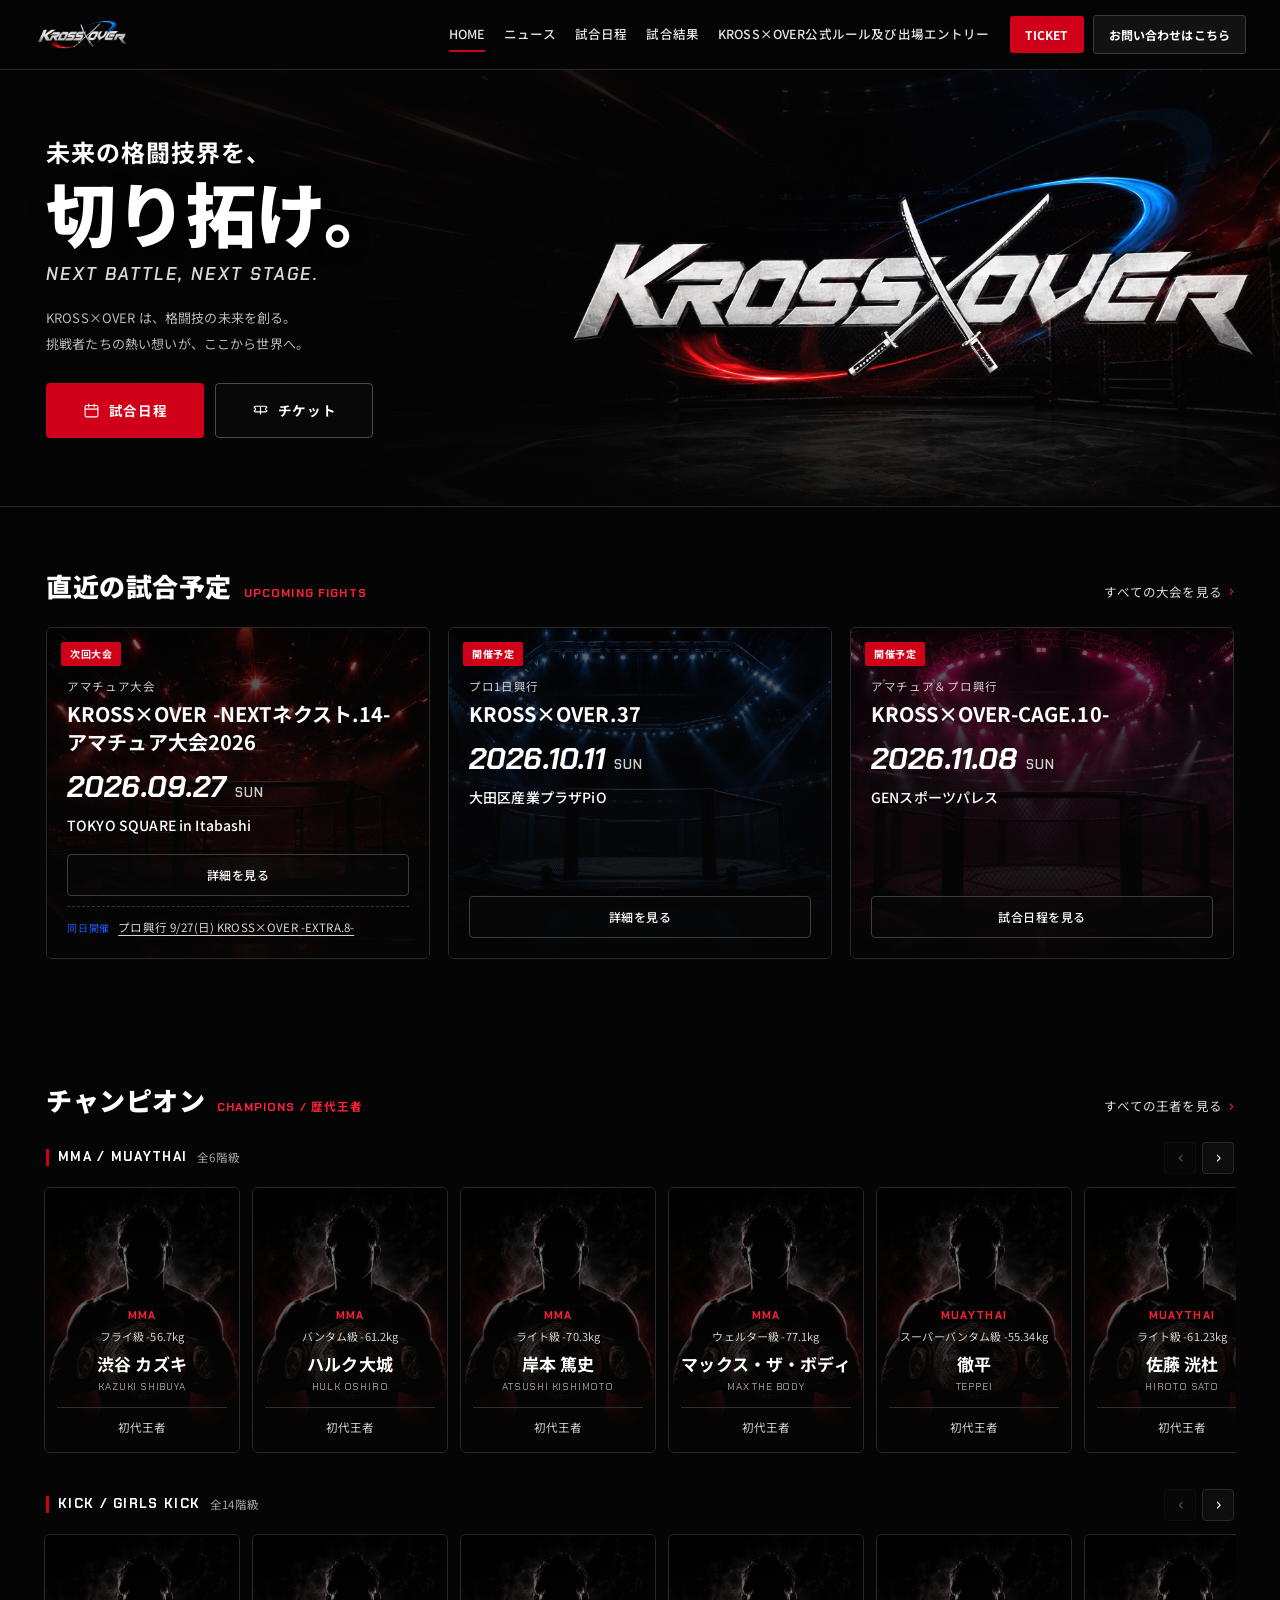
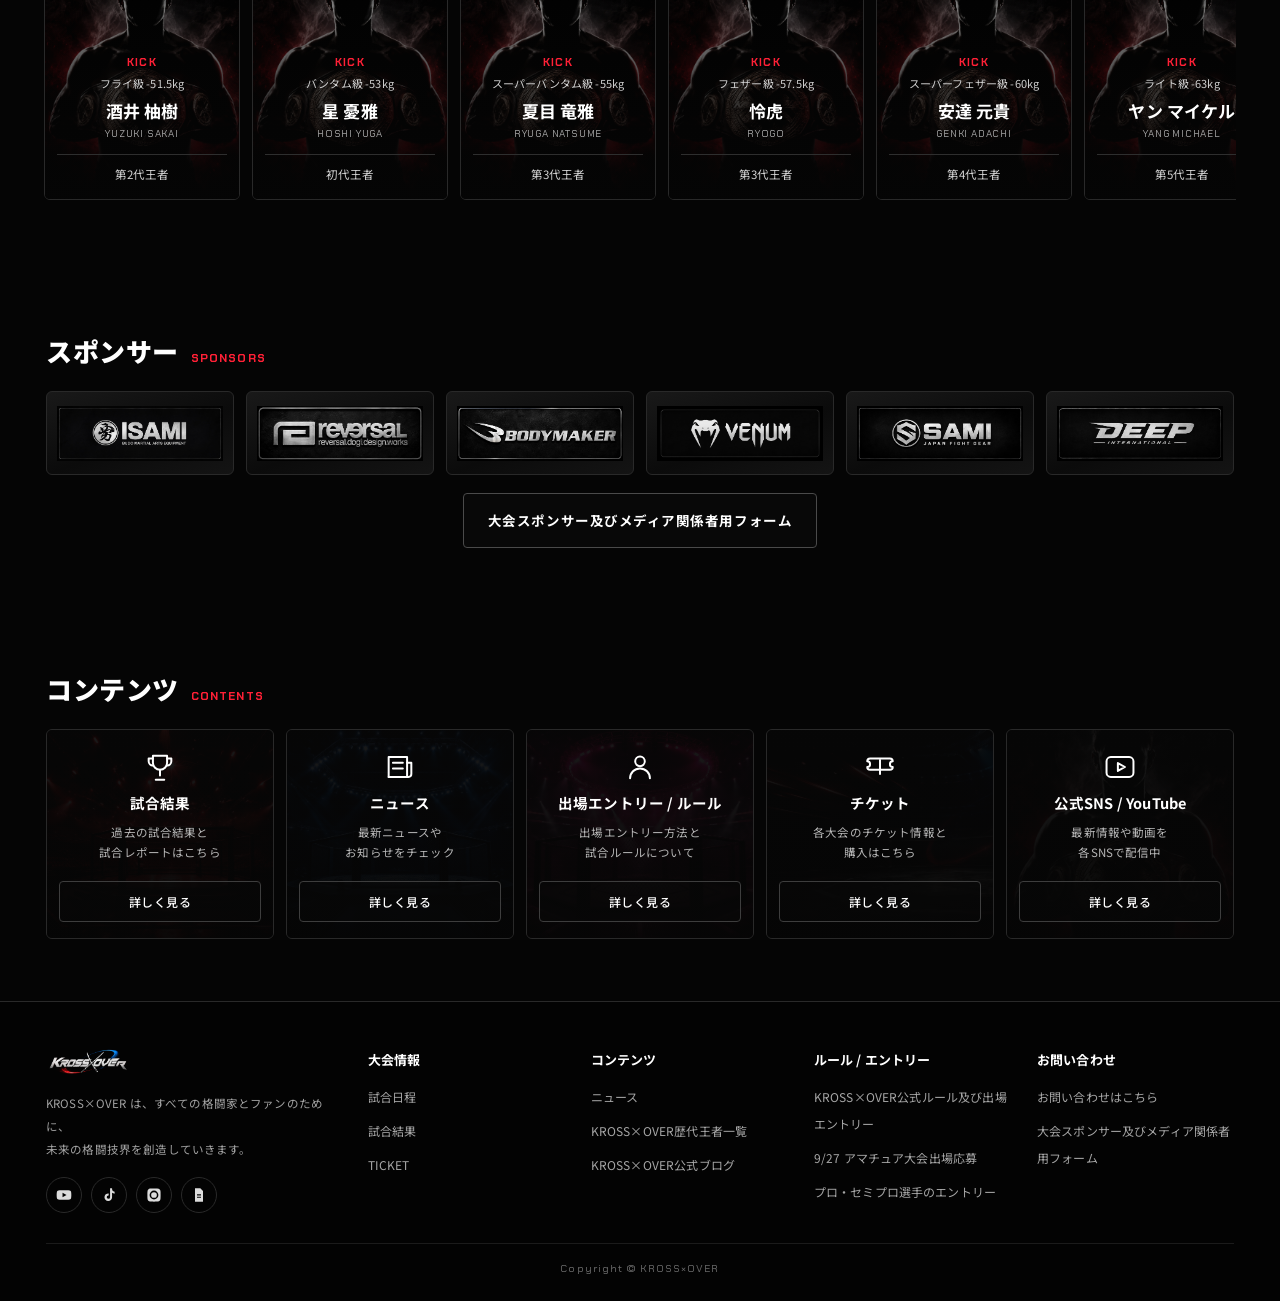
==== commit 04c89cbd: "Add files via upload" ====
--- a/index.html
+++ b/index.html
@@ -16,7 +16,7 @@
 <link rel="preconnect" href="https://fonts.googleapis.com">
 <link rel="preconnect" href="https://fonts.gstatic.com" crossorigin>
 <link href="https://fonts.googleapis.com/css2?family=Chakra+Petch:ital,wght@0,500;0,600;0,700;1,600;1,700&family=Noto+Sans+JP:wght@400;500;700;900&display=swap" rel="stylesheet">
-<link rel="stylesheet" href="style.css">
+<link rel="stylesheet" href="style.css?v=20260817">
 </head>
 <body>
 <header class="header">
@@ -308,6 +308,6 @@
     <p class="footer__bottom">Copyright © KROSS×OVER</p>
   </div>
 </footer>
-<script src="script.js"></script>
+<script src="script.js?v=20260817"></script>
 </body>
 </html>
--- a/style.css
+++ b/style.css
@@ -212,6 +212,38 @@
 .champ__name{font-size:17px;font-weight:700;line-height:1.35;margin-top:6px;}
 .champ__en{font-family:var(--f-display);font-size:10px;letter-spacing:.08em;color:var(--sub);margin-top:2px;}
 .champ__gen{margin-top:11px;padding-top:9px;border-top:1px solid #2e2e2e;font-size:11.5px;color:#d2d2d2;}
+
+
+/* ---------- CHAMPION ROWS（横スクロール） ---------- */
+.champ-row+.champ-row{margin-top:26px;}
+.champ-row__head{display:flex;align-items:center;gap:10px;margin-bottom:11px;}
+.champ-row__label{
+  font-family:var(--f-display);font-weight:700;font-size:13px;letter-spacing:.1em;
+  border-left:3px solid var(--red);padding-left:9px;line-height:1.3;
+}
+.champ-row__count{font-size:11.5px;color:var(--sub);}
+.champ-row__hint{margin-left:auto;font-size:11px;color:var(--sub);}
+.champ-row__hint::before{content:"⇄ ";color:var(--red-hi);}
+.champ-row__nav{display:none;gap:6px;margin-left:auto;}
+.cbtn{
+  width:32px;height:32px;padding:0;border:1px solid var(--line);border-radius:4px;
+  background:#0d0d0d;color:#fff;font-family:var(--f-display);font-size:17px;line-height:1;
+  cursor:pointer;transition:border-color .25s,opacity .25s;
+}
+.cbtn:hover{border-color:var(--red);}
+.cbtn[disabled]{opacity:.3;cursor:default;border-color:var(--line);}
+
+.champ-scroll{
+  display:flex;gap:10px;overflow-x:auto;overflow-y:hidden;
+  scroll-snap-type:x proximity;scroll-behavior:smooth;
+  padding:2px 2px 10px;margin:0 -2px;
+  scrollbar-width:thin;scrollbar-color:#333 transparent;-webkit-overflow-scrolling:touch;
+}
+.champ-scroll::-webkit-scrollbar{height:6px;}
+.champ-scroll::-webkit-scrollbar-track{background:#101010;border-radius:3px;}
+.champ-scroll::-webkit-scrollbar-thumb{background:#333;border-radius:3px;}
+.champ-scroll::-webkit-scrollbar-thumb:hover{background:var(--red);}
+.champ-scroll .champ{flex:0 0 150px;scroll-snap-align:start;min-height:236px;}
 
 /* =========================================================
    SPONSOR
@@ -358,6 +390,8 @@
   .hero__logo{max-width:640px;}
   .grid-event{grid-template-columns:repeat(2,minmax(0,1fr));gap:16px;}
   .grid-champ{grid-template-columns:repeat(3,minmax(0,1fr));gap:12px;}
+  .champ-scroll{gap:12px;}
+  .champ-scroll .champ{flex:0 0 178px;min-height:252px;}
   .grid-sponsor{grid-template-columns:repeat(3,minmax(0,1fr));gap:12px;}
   .plate{height:88px;}
   .grid-content{grid-template-columns:repeat(3,minmax(0,1fr));gap:12px;}
@@ -408,6 +442,9 @@
   .ecard__date{font-size:30px;}
   .grid-champ{grid-template-columns:repeat(6,minmax(0,1fr));gap:12px;}
   .champ{min-height:266px;}
+  .champ-row__hint{display:none;}
+  .champ-row__nav{display:flex;}
+  .champ-scroll .champ{flex:0 0 196px;min-height:266px;}
   .grid-sponsor{grid-template-columns:repeat(6,minmax(0,1fr));gap:12px;}
   .plate{height:84px;}
   .grid-content{grid-template-columns:repeat(5,minmax(0,1fr));gap:12px;}
